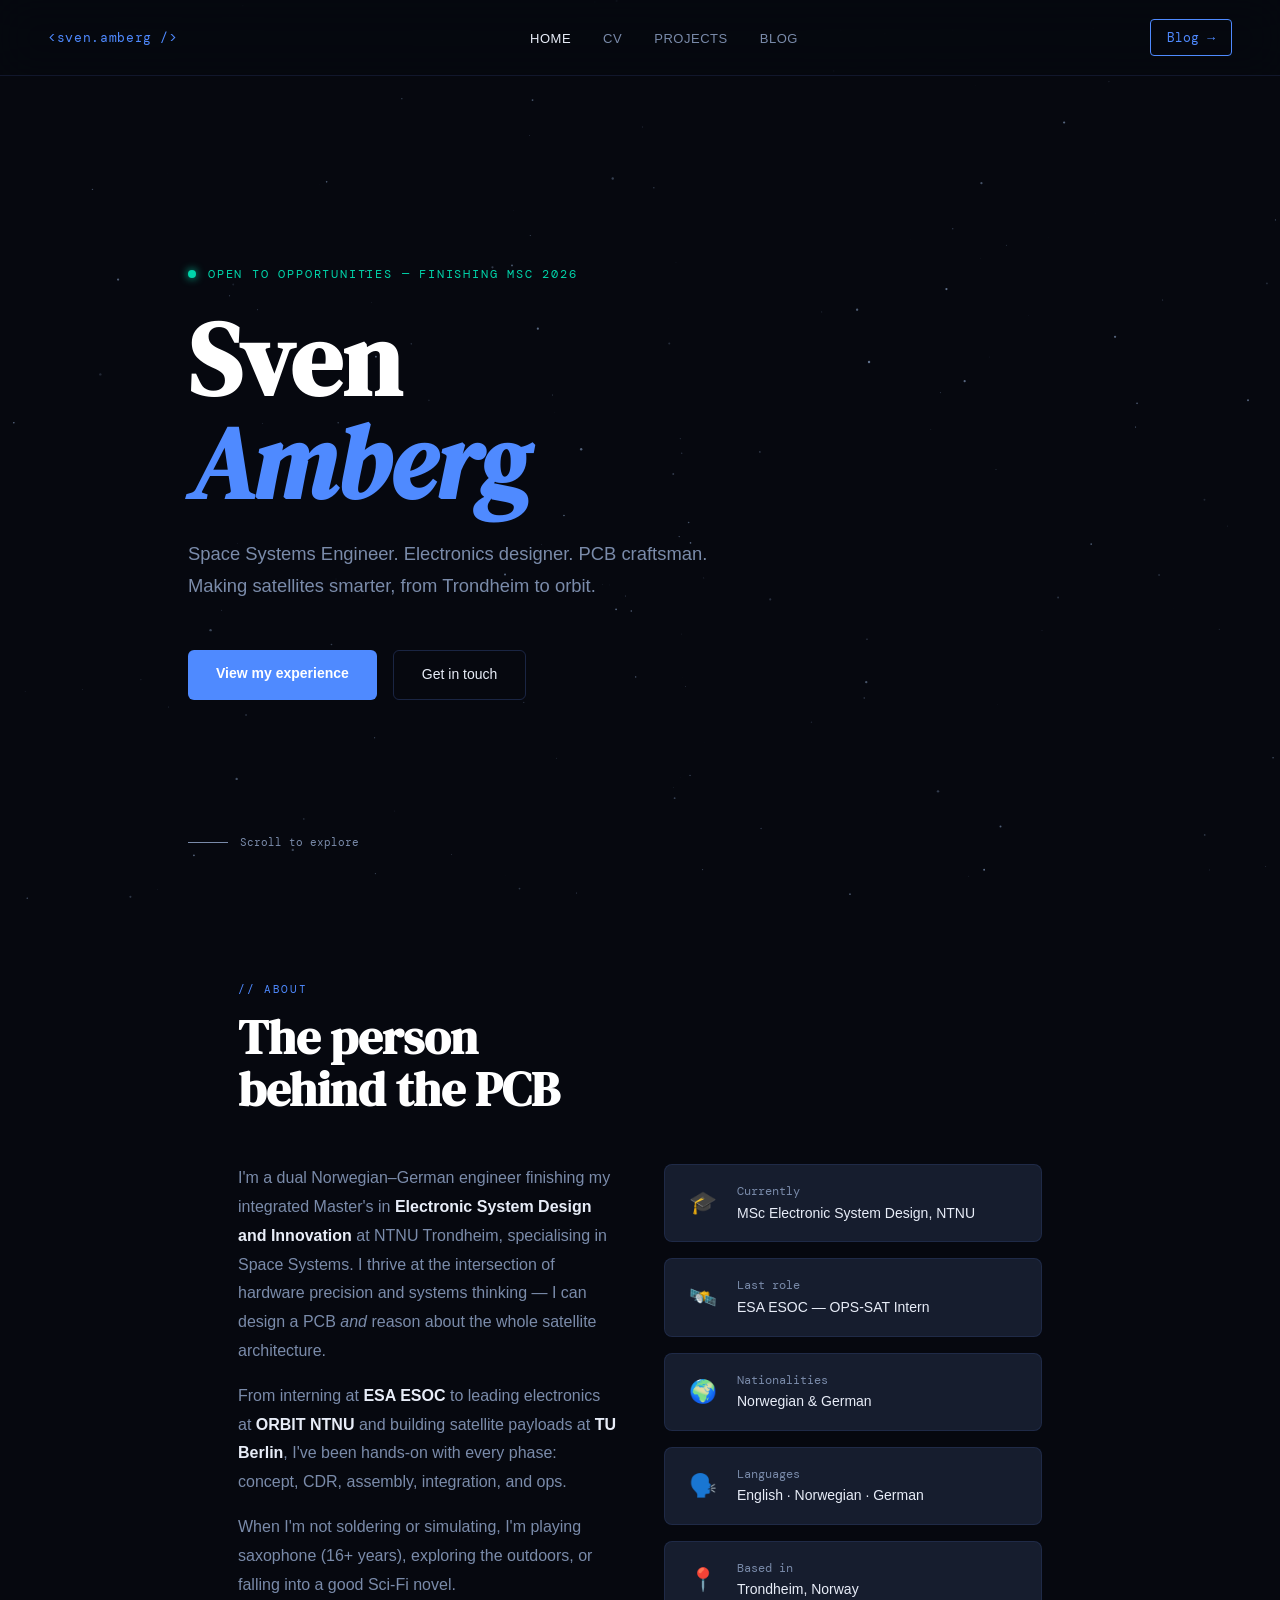
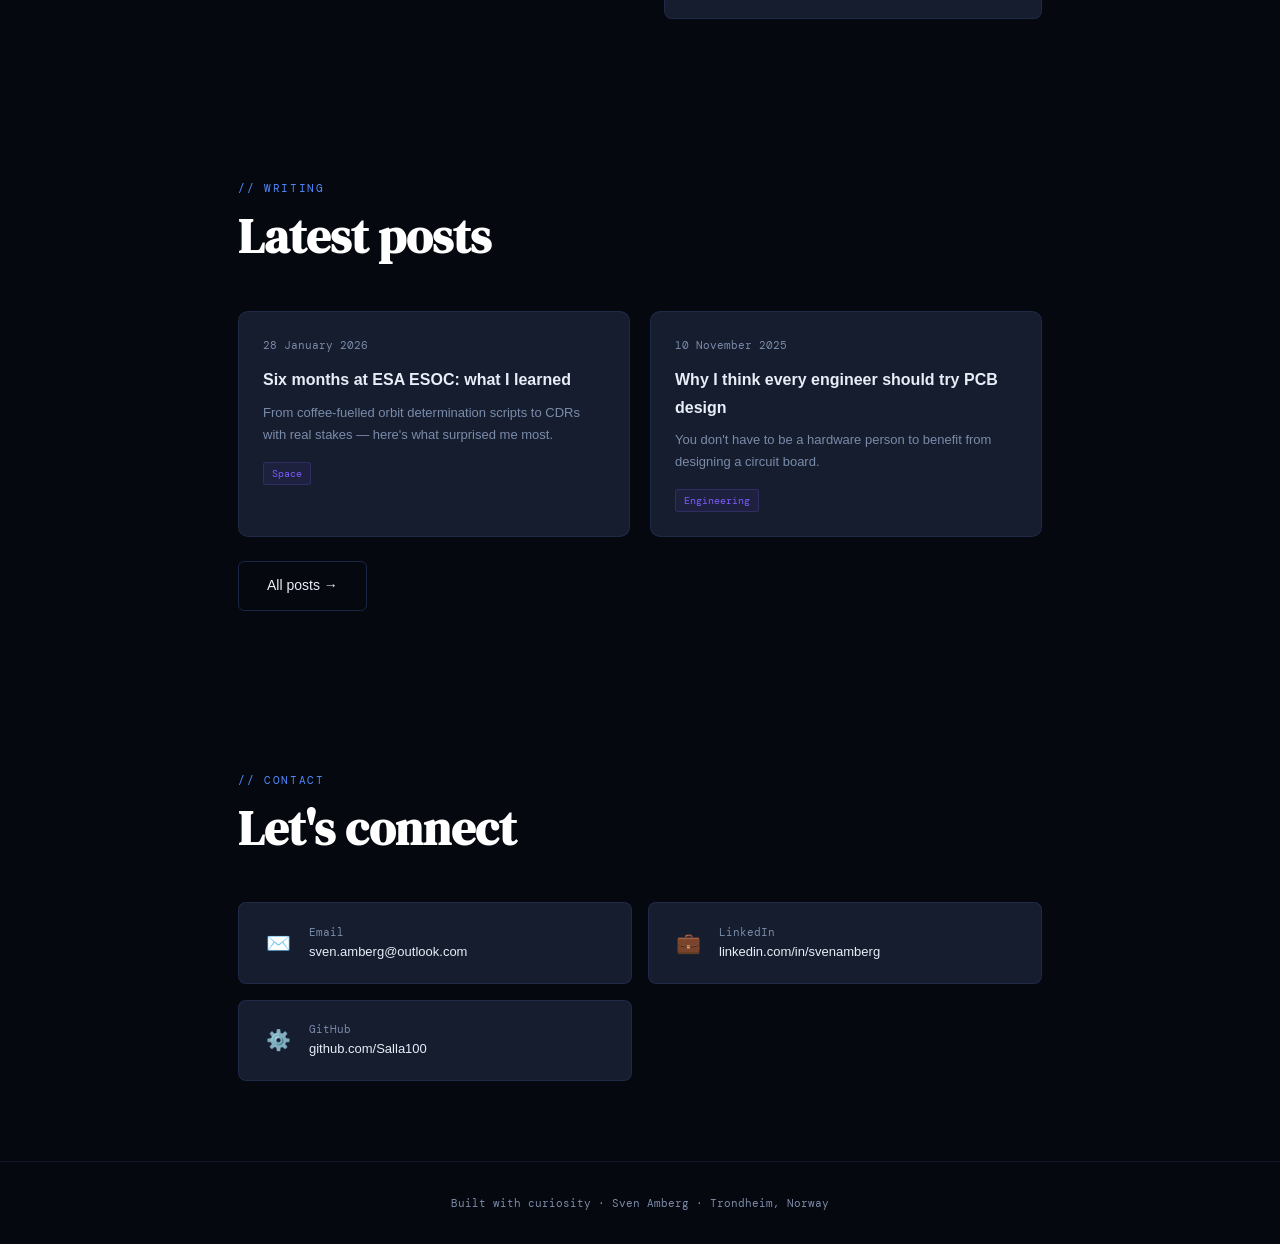
==== index.html @ a32ceb49 "feat: custom domain svenamberg.com, SEO meta tags, sitemap" ====
<!DOCTYPE html>
<html lang="en">
<head>
  <meta charset="UTF-8" />
  <meta name="viewport" content="width=device-width, initial-scale=1.0" />
  <title>Sven Amberg — Space Systems Engineer</title>
  <meta name="description" content="Sven Amberg — Space Systems Engineer, electronics designer, and PCB craftsman based in Trondheim. MSc NTNU, ESA ESOC intern." />
  <link rel="canonical" href="https://svenamberg.com/" />
  <!-- Open Graph -->
  <meta property="og:type"        content="website" />
  <meta property="og:url"         content="https://svenamberg.com/" />
  <meta property="og:title"       content="Sven Amberg — Space Systems Engineer" />
  <meta property="og:description" content="Space Systems Engineer, electronics designer, and PCB craftsman. MSc NTNU, ESA ESOC intern. Based in Trondheim, Norway." />
  <!-- Structured data -->
  <script type="application/ld+json">
  {
    "@context": "https://schema.org",
    "@type": "Person",
    "name": "Sven Amberg",
    "url": "https://svenamberg.com",
    "jobTitle": "Space Systems Engineer",
    "alumniOf": [{"@type": "CollegeOrUniversity", "name": "NTNU — Norwegian University of Science and Technology"}],
    "knowsAbout": ["Space Systems Engineering", "PCB Design", "Satellite Engineering", "GNSS", "Orbit Determination"],
    "nationality": ["Norwegian", "German"],
    "sameAs": [
      "https://www.linkedin.com/in/svenamberg",
      "https://github.com/Salla100"
    ]
  }
  </script>
  <link rel="preconnect" href="https://fonts.googleapis.com" />
  <link rel="preconnect" href="https://fonts.gstatic.com" crossorigin />
  <link href="https://fonts.googleapis.com/css2?family=DM+Serif+Display:ital@0;1&family=DM+Mono:wght@300;400;500&family=Cabinet+Grotesk:wght@400;500;700;800&display=swap" rel="stylesheet" />
  <link rel="stylesheet" href="css/style.css" />
</head>
<body>

<canvas id="stars-canvas"></canvas>

<nav>
  <a class="nav-logo" href="index.html">&lt;sven.amberg /&gt;</a>
  <ul class="nav-links">
    <li><a href="index.html">Home</a></li>
    <li><a href="cv.html">CV</a></li>
    <li><a href="projects.html">Projects</a></li>
    <li><a href="blog.html">Blog</a></li>
  </ul>
  <a class="nav-cta" href="blog.html">Blog →</a>
</nav>

<main>

  <!-- HERO -->
  <div class="hero-section">
    <p class="hero-eyebrow"><span class="status-dot"></span>Open to opportunities — finishing MSc 2026</p>
    <h1 class="hero-name">Sven<br><em>Amberg</em></h1>
    <p class="hero-tagline">Space Systems Engineer. Electronics designer. PCB craftsman. Making satellites smarter, from Trondheim to orbit.</p>
    <div class="hero-cta">
      <a class="btn-primary" href="cv.html">View my experience</a>
      <a class="btn-ghost" href="#contact">Get in touch</a>
    </div>
    <div class="hero-scroll">
      <span class="scroll-line"></span>
      Scroll to explore
    </div>
  </div>

  <!-- ABOUT -->
  <section id="about">
    <div class="reveal">
      <p class="section-label">// about</p>
      <h2 class="section-title">The person<br>behind the PCB</h2>
    </div>
    <div class="about-grid reveal">
      <div class="about-text">
        <p>I'm a dual Norwegian–German engineer finishing my integrated Master's in <strong>Electronic System Design and Innovation</strong> at NTNU Trondheim, specialising in Space Systems. I thrive at the intersection of hardware precision and systems thinking — I can design a PCB <em>and</em> reason about the whole satellite architecture.</p>
        <p>From interning at <strong>ESA ESOC</strong> to leading electronics at <strong>ORBIT NTNU</strong> and building satellite payloads at <strong>TU Berlin</strong>, I've been hands-on with every phase: concept, CDR, assembly, integration, and ops.</p>
        <p>When I'm not soldering or simulating, I'm playing saxophone (16+ years), exploring the outdoors, or falling into a good Sci-Fi novel.</p>
      </div>
      <div class="about-facts">
        <div class="fact">
          <div class="fact-icon">🎓</div>
          <div>
            <div class="fact-label">Currently</div>
            <div class="fact-value">MSc Electronic System Design, NTNU</div>
          </div>
        </div>
        <div class="fact">
          <div class="fact-icon">🛰️</div>
          <div>
            <div class="fact-label">Last role</div>
            <div class="fact-value">ESA ESOC — OPS-SAT Intern</div>
          </div>
        </div>
        <div class="fact">
          <div class="fact-icon">🌍</div>
          <div>
            <div class="fact-label">Nationalities</div>
            <div class="fact-value">Norwegian & German</div>
          </div>
        </div>
        <div class="fact">
          <div class="fact-icon">🗣️</div>
          <div>
            <div class="fact-label">Languages</div>
            <div class="fact-value">English · Norwegian · German</div>
          </div>
        </div>
        <div class="fact">
          <div class="fact-icon">📍</div>
          <div>
            <div class="fact-label">Based in</div>
            <div class="fact-value">Trondheim, Norway</div>
          </div>
        </div>
      </div>
    </div>
  </section>

  <!-- LATEST POSTS -->
  <section>
    <div class="reveal">
      <p class="section-label">// writing</p>
      <h2 class="section-title">Latest posts</h2>
    </div>
    <div class="blog-grid reveal" id="home-posts">
      <div class="loading">Loading…</div>
    </div>
    <div style="margin-top: 1.5rem;" class="reveal">
      <a href="blog.html" class="btn-ghost">All posts →</a>
    </div>
  </section>

  <!-- CONTACT -->
  <section id="contact">
    <div class="reveal">
      <p class="section-label">// contact</p>
      <h2 class="section-title">Let's connect</h2>
    </div>
    <div class="contact-grid reveal">
      <a class="contact-link" href="mailto:sven.amberg@outlook.com">
        <div class="contact-icon">✉️</div>
        <div>
          <div class="contact-label">Email</div>
          <div class="contact-value">sven.amberg@outlook.com</div>
        </div>
      </a>
      <a class="contact-link" href="https://www.linkedin.com/in/svenamberg" target="_blank" rel="noopener">
        <div class="contact-icon">💼</div>
        <div>
          <div class="contact-label">LinkedIn</div>
          <div class="contact-value">linkedin.com/in/svenamberg</div>
        </div>
      </a>
      <a class="contact-link" href="https://github.com/Salla100" target="_blank" rel="noopener">
        <div class="contact-icon">⚙️</div>
        <div>
          <div class="contact-label">GitHub</div>
          <div class="contact-value">github.com/Salla100</div>
        </div>
      </a>
    </div>
  </section>

</main>

<footer>Built with curiosity · Sven Amberg · Trondheim, Norway</footer>

<script src="js/main.js"></script>
<script>
  fetch('data/posts.json')
    .then(r => r.json())
    .then(posts => {
      const el = document.getElementById('home-posts');
      const recent = posts.slice(0, 3);
      if (!recent.length) { el.innerHTML = ''; return; }
      el.innerHTML = recent.map(p => `
        <a class="blog-card" href="post.html?id=${encodeURIComponent(p.id)}">
          <div class="blog-date">${formatDate(p.date)}</div>
          <h3>${p.title}</h3>
          <p>${p.excerpt}</p>
          ${p.tags.map(t => `<span class="blog-tag">${t}</span>`).join(' ')}
        </a>`).join('');
    })
    .catch(() => { document.getElementById('home-posts').innerHTML = ''; });
</script>
</body>
</html>
---- css/style.css ----
:root {
  --bg: #06080f;
  --bg2: #0c1020;
  --bg3: #111827;
  --surface: #161d2e;
  --surface2: #1e2940;
  --border: rgba(100,140,255,0.12);
  --border2: rgba(100,140,255,0.22);
  --text: #e8edf8;
  --muted: #7a8baa;
  --accent: #4f8aff;
  --accent2: #7c5cfc;
  --accent3: #00d4aa;
  --font-display: 'DM Serif Display', serif;
  --font-body: 'Cabinet Grotesk', sans-serif;
  --font-mono: 'DM Mono', monospace;
}

*, *::before, *::after { box-sizing: border-box; margin: 0; padding: 0; }
html { scroll-behavior: smooth; }
body {
  background: var(--bg);
  color: var(--text);
  font-family: var(--font-body);
  font-size: 16px;
  line-height: 1.7;
  overflow-x: hidden;
}

a { color: inherit; text-decoration: none; }

/* ── Stars ── */
#stars-canvas {
  position: fixed; top: 0; left: 0;
  width: 100%; height: 100%;
  pointer-events: none; z-index: 0;
  opacity: 0.6;
}

/* ── Nav ── */
nav {
  position: fixed; top: 0; left: 0; right: 0; z-index: 100;
  display: flex; align-items: center; justify-content: space-between;
  padding: 1.2rem 3rem;
  background: rgba(6,8,15,0.75);
  backdrop-filter: blur(20px);
  -webkit-backdrop-filter: blur(20px);
  border-bottom: 0.5px solid var(--border);
}

.nav-logo {
  font-family: var(--font-mono);
  font-size: 13px;
  color: var(--accent);
  letter-spacing: 0.05em;
}

.nav-links { display: flex; gap: 2rem; list-style: none; }
.nav-links a {
  color: var(--muted);
  font-size: 13px;
  font-weight: 500;
  letter-spacing: 0.04em;
  text-transform: uppercase;
  transition: color 0.2s;
}
.nav-links a:hover, .nav-links a.active { color: var(--text); }

.nav-cta {
  background: transparent;
  border: 0.5px solid var(--accent);
  color: var(--accent);
  padding: 0.4rem 1rem;
  border-radius: 4px;
  font-size: 13px;
  font-family: var(--font-mono);
  text-decoration: none;
  transition: background 0.2s, color 0.2s;
}
.nav-cta:hover { background: var(--accent); color: #fff; }

/* ── Layout ── */
main { position: relative; z-index: 1; }
section {
  max-width: 900px;
  margin: 0 auto;
  padding: 5rem 3rem;
}

/* ── Section labels ── */
.section-label {
  font-family: var(--font-mono);
  font-size: 11px;
  color: var(--accent);
  letter-spacing: 0.15em;
  text-transform: uppercase;
  margin-bottom: 0.75rem;
}
.section-title {
  font-family: var(--font-display);
  font-size: clamp(2rem, 4vw, 3rem);
  color: #fff;
  line-height: 1.1;
  margin-bottom: 3rem;
}

/* ── Hero ── */
.hero-section {
  min-height: 100vh;
  display: flex; flex-direction: column;
  justify-content: center;
  padding: 8rem 3rem 4rem;
  max-width: 1000px;
  margin: 0 auto;
  position: relative;
}

.hero-eyebrow {
  font-family: var(--font-mono);
  font-size: 12px;
  color: var(--accent3);
  letter-spacing: 0.15em;
  text-transform: uppercase;
  margin-bottom: 1.5rem;
  display: flex; align-items: center; gap: 0.75rem;
  opacity: 0;
  animation: fadeUp 0.8s 0.2s forwards;
}

.status-dot {
  display: inline-block;
  width: 8px; height: 8px;
  border-radius: 50%;
  background: var(--accent3);
  box-shadow: 0 0 8px var(--accent3);
  animation: pulse 2s infinite;
  flex-shrink: 0;
}

@keyframes pulse {
  0%, 100% { opacity: 1; }
  50% { opacity: 0.4; }
}

.hero-name {
  font-family: var(--font-display);
  font-size: clamp(3.5rem, 8vw, 7rem);
  line-height: 1.0;
  color: #fff;
  opacity: 0;
  animation: fadeUp 0.8s 0.4s forwards;
}
.hero-name em { color: var(--accent); font-style: italic; }

.hero-tagline {
  font-size: 1.15rem;
  color: var(--muted);
  margin-top: 1.5rem;
  max-width: 560px;
  opacity: 0;
  animation: fadeUp 0.8s 0.6s forwards;
  line-height: 1.75;
}

.hero-cta {
  display: flex; gap: 1rem; margin-top: 3rem; flex-wrap: wrap;
  opacity: 0;
  animation: fadeUp 0.8s 0.8s forwards;
}

.btn-primary {
  background: var(--accent);
  color: #fff;
  border: none;
  padding: 0.75rem 1.75rem;
  border-radius: 6px;
  font-size: 14px;
  font-weight: 700;
  font-family: var(--font-body);
  cursor: pointer;
  text-decoration: none;
  transition: transform 0.15s, box-shadow 0.15s;
  display: inline-block;
}
.btn-primary:hover { transform: translateY(-2px); box-shadow: 0 8px 30px rgba(79,138,255,0.35); color: #fff; }

.btn-ghost {
  background: transparent;
  color: var(--text);
  border: 0.5px solid var(--border2);
  padding: 0.75rem 1.75rem;
  border-radius: 6px;
  font-size: 14px;
  font-weight: 500;
  font-family: var(--font-body);
  cursor: pointer;
  text-decoration: none;
  transition: border-color 0.2s, color 0.2s;
  display: inline-block;
}
.btn-ghost:hover { border-color: var(--accent); color: var(--accent); }

.hero-scroll {
  position: absolute;
  bottom: 3rem; left: 3rem;
  display: flex; align-items: center; gap: 0.75rem;
  font-family: var(--font-mono);
  font-size: 11px;
  color: var(--muted);
  opacity: 0;
  animation: fadeUp 0.8s 1.2s forwards;
}
.scroll-line { width: 40px; height: 0.5px; background: var(--muted); }

@keyframes fadeUp {
  from { opacity: 0; transform: translateY(24px); }
  to { opacity: 1; transform: translateY(0); }
}

/* ── Page hero (non-home) ── */
.page-hero {
  padding: 9rem 3rem 4rem;
  max-width: 900px;
  margin: 0 auto;
  position: relative; z-index: 1;
}
.page-hero h1 {
  font-family: var(--font-display);
  font-size: clamp(2.5rem, 6vw, 4.5rem);
  line-height: 1.05;
  color: #fff;
  margin-bottom: 1rem;
}
.page-hero p {
  font-size: 1.1rem;
  color: var(--muted);
  max-width: 520px;
  line-height: 1.75;
}

/* ── About ── */
.about-grid {
  display: grid;
  grid-template-columns: 1fr 1fr;
  gap: 3rem;
  align-items: start;
}
.about-text p { color: var(--muted); margin-bottom: 1rem; line-height: 1.8; }
.about-text p strong { color: var(--text); }

.about-facts { display: flex; flex-direction: column; gap: 1rem; }
.fact {
  background: var(--surface);
  border: 0.5px solid var(--border);
  border-radius: 8px;
  padding: 1rem 1.25rem;
  display: flex; align-items: center; gap: 1rem;
}
.fact-icon { font-size: 1.4rem; width: 36px; text-align: center; }
.fact-label { font-size: 12px; color: var(--muted); font-family: var(--font-mono); }
.fact-value { font-size: 14px; color: var(--text); font-weight: 500; }

/* ── Skills ── */
.skills-grid {
  display: grid;
  grid-template-columns: repeat(auto-fit, minmax(180px, 1fr));
  gap: 1rem;
}
.skill-card {
  background: var(--surface);
  border: 0.5px solid var(--border);
  border-radius: 8px;
  padding: 1.25rem;
  transition: border-color 0.2s, transform 0.2s;
}
.skill-card:hover { border-color: var(--accent); transform: translateY(-3px); }
.skill-card h4 {
  font-size: 12px;
  font-family: var(--font-mono);
  color: var(--accent);
  margin-bottom: 0.75rem;
  letter-spacing: 0.05em;
}
.skill-tags { display: flex; flex-wrap: wrap; gap: 0.4rem; }
.tag {
  background: var(--bg3);
  border: 0.5px solid var(--border);
  color: var(--muted);
  font-size: 12px;
  padding: 2px 8px;
  border-radius: 3px;
  font-family: var(--font-mono);
}

/* ── Timeline ── */
.timeline { position: relative; }
.timeline::before {
  content: '';
  position: absolute;
  left: 0; top: 0; bottom: 0;
  width: 0.5px;
  background: linear-gradient(to bottom, var(--accent), var(--accent2), transparent);
}
.timeline-item {
  position: relative;
  padding-left: 2rem;
  margin-bottom: 3rem;
}
.timeline-dot {
  position: absolute;
  left: -4px; top: 6px;
  width: 9px; height: 9px;
  border-radius: 50%;
  background: var(--accent);
  box-shadow: 0 0 10px rgba(79,138,255,0.5);
}
.timeline-meta {
  font-family: var(--font-mono);
  font-size: 11px;
  color: var(--muted);
  margin-bottom: 0.4rem;
}
.timeline-role {
  font-size: 1.1rem;
  font-weight: 700;
  color: var(--text);
  margin-bottom: 0.2rem;
}
.timeline-org {
  font-size: 14px;
  color: var(--accent);
  margin-bottom: 0.75rem;
}
.timeline-desc {
  color: var(--muted);
  font-size: 14px;
  line-height: 1.8;
}
.timeline-desc li { margin-left: 1.25rem; margin-bottom: 0.25rem; }

/* ── Project cards ── */
.projects-grid {
  display: grid;
  grid-template-columns: repeat(auto-fit, minmax(260px, 1fr));
  gap: 1.25rem;
}
.project-card {
  background: var(--surface);
  border: 0.5px solid var(--border);
  border-radius: 10px;
  padding: 1.5rem;
  transition: border-color 0.2s, transform 0.2s;
  position: relative;
  overflow: hidden;
}
.project-card::before {
  content: '';
  position: absolute;
  top: 0; left: 0; right: 0;
  height: 2px;
  background: linear-gradient(90deg, var(--accent), var(--accent2));
  opacity: 0;
  transition: opacity 0.3s;
}
.project-card:hover { border-color: var(--border2); transform: translateY(-4px); }
.project-card:hover::before { opacity: 1; }
.project-badge {
  font-family: var(--font-mono);
  font-size: 10px;
  color: var(--accent3);
  background: rgba(0,212,170,0.08);
  border: 0.5px solid rgba(0,212,170,0.2);
  padding: 2px 8px;
  border-radius: 3px;
  display: inline-block;
  margin-bottom: 0.75rem;
  letter-spacing: 0.05em;
}
.project-card h3 {
  font-size: 1rem;
  font-weight: 700;
  color: var(--text);
  margin-bottom: 0.5rem;
}
.project-card p { font-size: 13px; color: var(--muted); line-height: 1.7; }

/* ── Publication ── */
.pub-card {
  background: var(--surface);
  border: 0.5px solid var(--border2);
  border-radius: 10px;
  padding: 1.75rem;
  display: flex; gap: 1.5rem;
  align-items: flex-start;
}
.pub-year {
  font-family: var(--font-mono);
  font-size: 1.5rem;
  font-weight: 300;
  color: var(--accent);
  min-width: 60px;
}
.pub-title { font-size: 1rem; font-weight: 700; color: var(--text); margin-bottom: 0.4rem; }
.pub-journal { font-size: 13px; color: var(--accent3); font-style: italic; }

/* ── Contact ── */
.contact-grid { display: grid; grid-template-columns: 1fr 1fr; gap: 1rem; }
.contact-link {
  display: flex; align-items: center; gap: 1rem;
  background: var(--surface);
  border: 0.5px solid var(--border);
  border-radius: 8px;
  padding: 1.2rem 1.5rem;
  text-decoration: none;
  color: var(--text);
  transition: border-color 0.2s, transform 0.15s;
  font-size: 14px;
}
.contact-link:hover { border-color: var(--accent); transform: translateX(4px); }
.contact-icon { font-size: 1.25rem; width: 30px; text-align: center; }
.contact-label { font-family: var(--font-mono); font-size: 11px; color: var(--muted); }
.contact-value { color: var(--text); font-weight: 500; font-size: 13px; }

/* ── Blog listing ── */
.blog-grid {
  display: grid;
  grid-template-columns: repeat(auto-fill, minmax(260px, 1fr));
  gap: 1.25rem;
}
.blog-card {
  background: var(--surface);
  border: 0.5px solid var(--border);
  border-radius: 10px;
  padding: 1.5rem;
  cursor: pointer;
  text-decoration: none;
  display: block;
  transition: border-color 0.2s, transform 0.2s;
  color: inherit;
}
.blog-card:hover { border-color: var(--accent); transform: translateY(-3px); }
.blog-date {
  font-family: var(--font-mono);
  font-size: 11px;
  color: var(--muted);
  margin-bottom: 0.75rem;
}
.blog-card h3 { font-size: 1rem; font-weight: 700; color: var(--text); margin-bottom: 0.5rem; }
.blog-card p { font-size: 13px; color: var(--muted); line-height: 1.7; }
.blog-tag {
  display: inline-block;
  margin-top: 1rem;
  font-family: var(--font-mono);
  font-size: 10px;
  color: var(--accent2);
  background: rgba(124,92,252,0.08);
  border: 0.5px solid rgba(124,92,252,0.2);
  padding: 2px 8px;
  border-radius: 3px;
}

/* ── Post ── */
.post-back {
  font-family: var(--font-mono);
  font-size: 12px;
  color: var(--muted);
  display: inline-flex; align-items: center; gap: 0.5rem;
  margin-bottom: 2.5rem;
  transition: color 0.2s;
}
.post-back:hover { color: var(--accent); }

.post-date { font-family: var(--font-mono); font-size: 12px; color: var(--muted); margin-bottom: 1rem; }
.post-title-h { font-family: var(--font-display); font-size: clamp(2rem, 5vw, 3rem); color: #fff; line-height: 1.1; margin-bottom: 2rem; }

.post-body { color: var(--muted); line-height: 1.9; font-size: 15px; max-width: 680px; }
.post-body p { margin-bottom: 1.25rem; }
.post-body h2 { font-family: var(--font-display); color: var(--text); font-size: 1.5rem; margin: 2.5rem 0 0.75rem; }
.post-body h3 { color: var(--text); font-size: 1.1rem; margin: 2rem 0 0.5rem; }
.post-body strong { color: var(--text); }
.post-body ul, .post-body ol { margin: 0 0 1.25rem 1.5rem; }
.post-body li { margin-bottom: 0.3rem; }
.post-body code {
  background: var(--surface);
  border: 0.5px solid var(--border2);
  padding: 2px 6px;
  border-radius: 3px;
  font-family: var(--font-mono);
  font-size: 0.875em;
  color: var(--accent);
}
.post-body pre {
  background: var(--surface);
  border: 0.5px solid var(--border);
  border-radius: 8px;
  padding: 1.25rem;
  overflow-x: auto;
  margin: 1.5rem 0;
}
.post-body pre code { background: none; border: none; padding: 0; color: var(--text); }

/* ── Loading / empty ── */
.loading {
  text-align: center;
  padding: 4rem;
  font-family: var(--font-mono);
  font-size: 12px;
  color: var(--muted);
}

/* ── Footer ── */
footer {
  position: relative; z-index: 1;
  text-align: center;
  padding: 2rem;
  font-family: var(--font-mono);
  font-size: 11px;
  color: var(--muted);
  border-top: 0.5px solid var(--border);
}

/* ── Scroll reveal ── */
.reveal { opacity: 0; transform: translateY(30px); transition: opacity 0.7s, transform 0.7s; }
.reveal.visible { opacity: 1; transform: none; }

/* ── Responsive ── */
@media (max-width: 700px) {
  nav { padding: 1rem 1.5rem; }
  .nav-links { display: none; }
  .hero-section, section, .page-hero { padding-left: 1.5rem; padding-right: 1.5rem; }
  .about-grid, .contact-grid { grid-template-columns: 1fr; }
  .pub-card { flex-direction: column; gap: 0.5rem; }
}
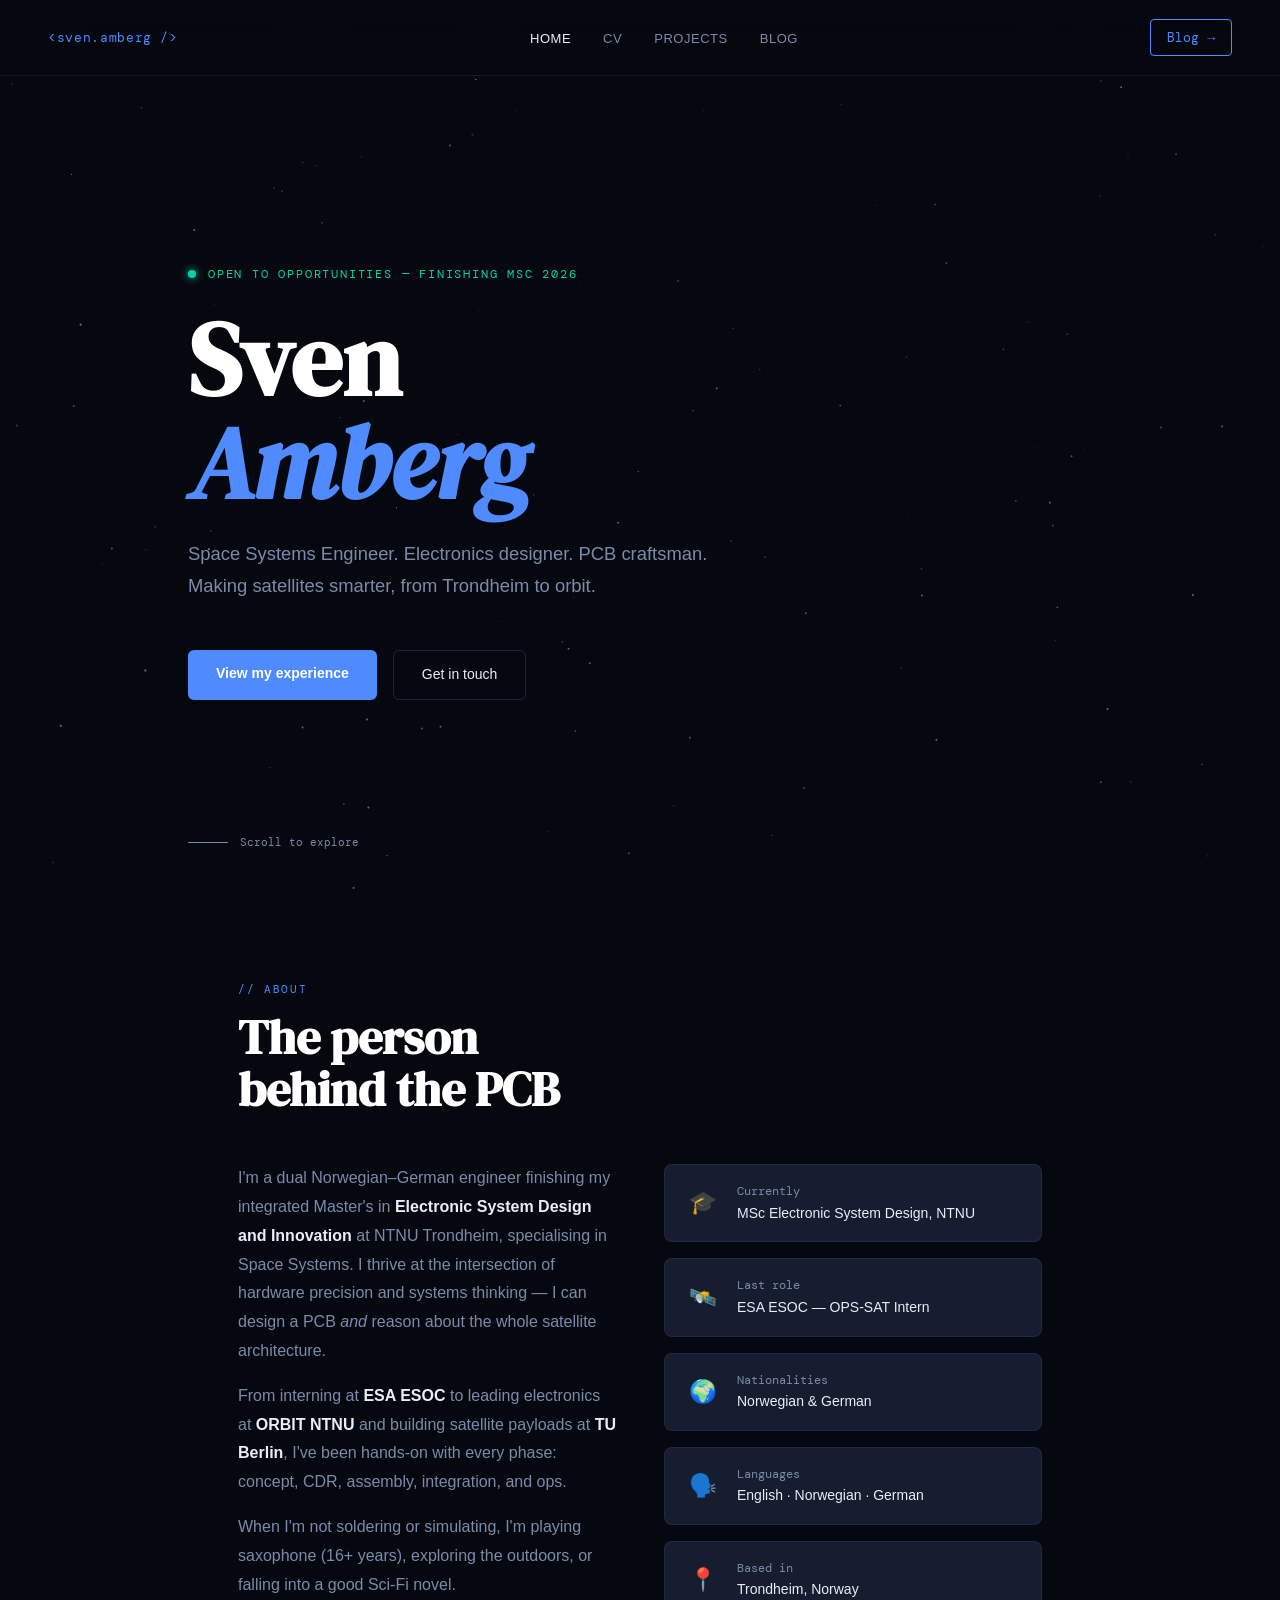
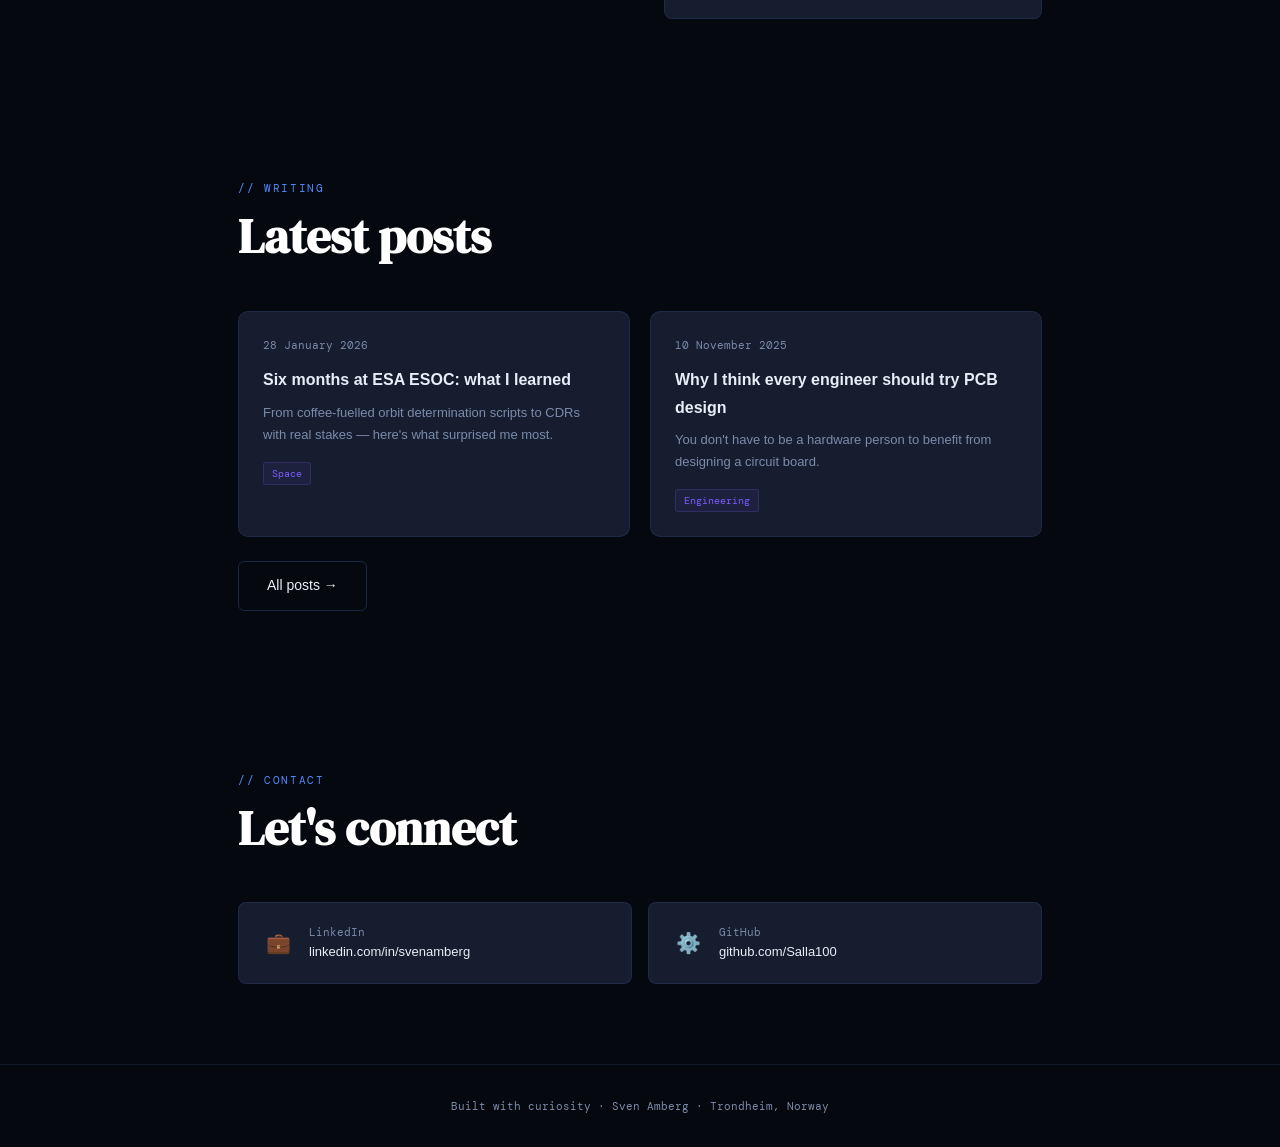
==== commit 8b835820: "Remove email from contact, add RISE TU Berlin to CV" ====
--- a/index.html
+++ b/index.html
@@ -138,13 +138,6 @@
       <h2 class="section-title">Let's connect</h2>
     </div>
     <div class="contact-grid reveal">
-      <a class="contact-link" href="mailto:sven.amberg@outlook.com">
-        <div class="contact-icon">✉️</div>
-        <div>
-          <div class="contact-label">Email</div>
-          <div class="contact-value">sven.amberg@outlook.com</div>
-        </div>
-      </a>
       <a class="contact-link" href="https://www.linkedin.com/in/svenamberg" target="_blank" rel="noopener">
         <div class="contact-icon">💼</div>
         <div>
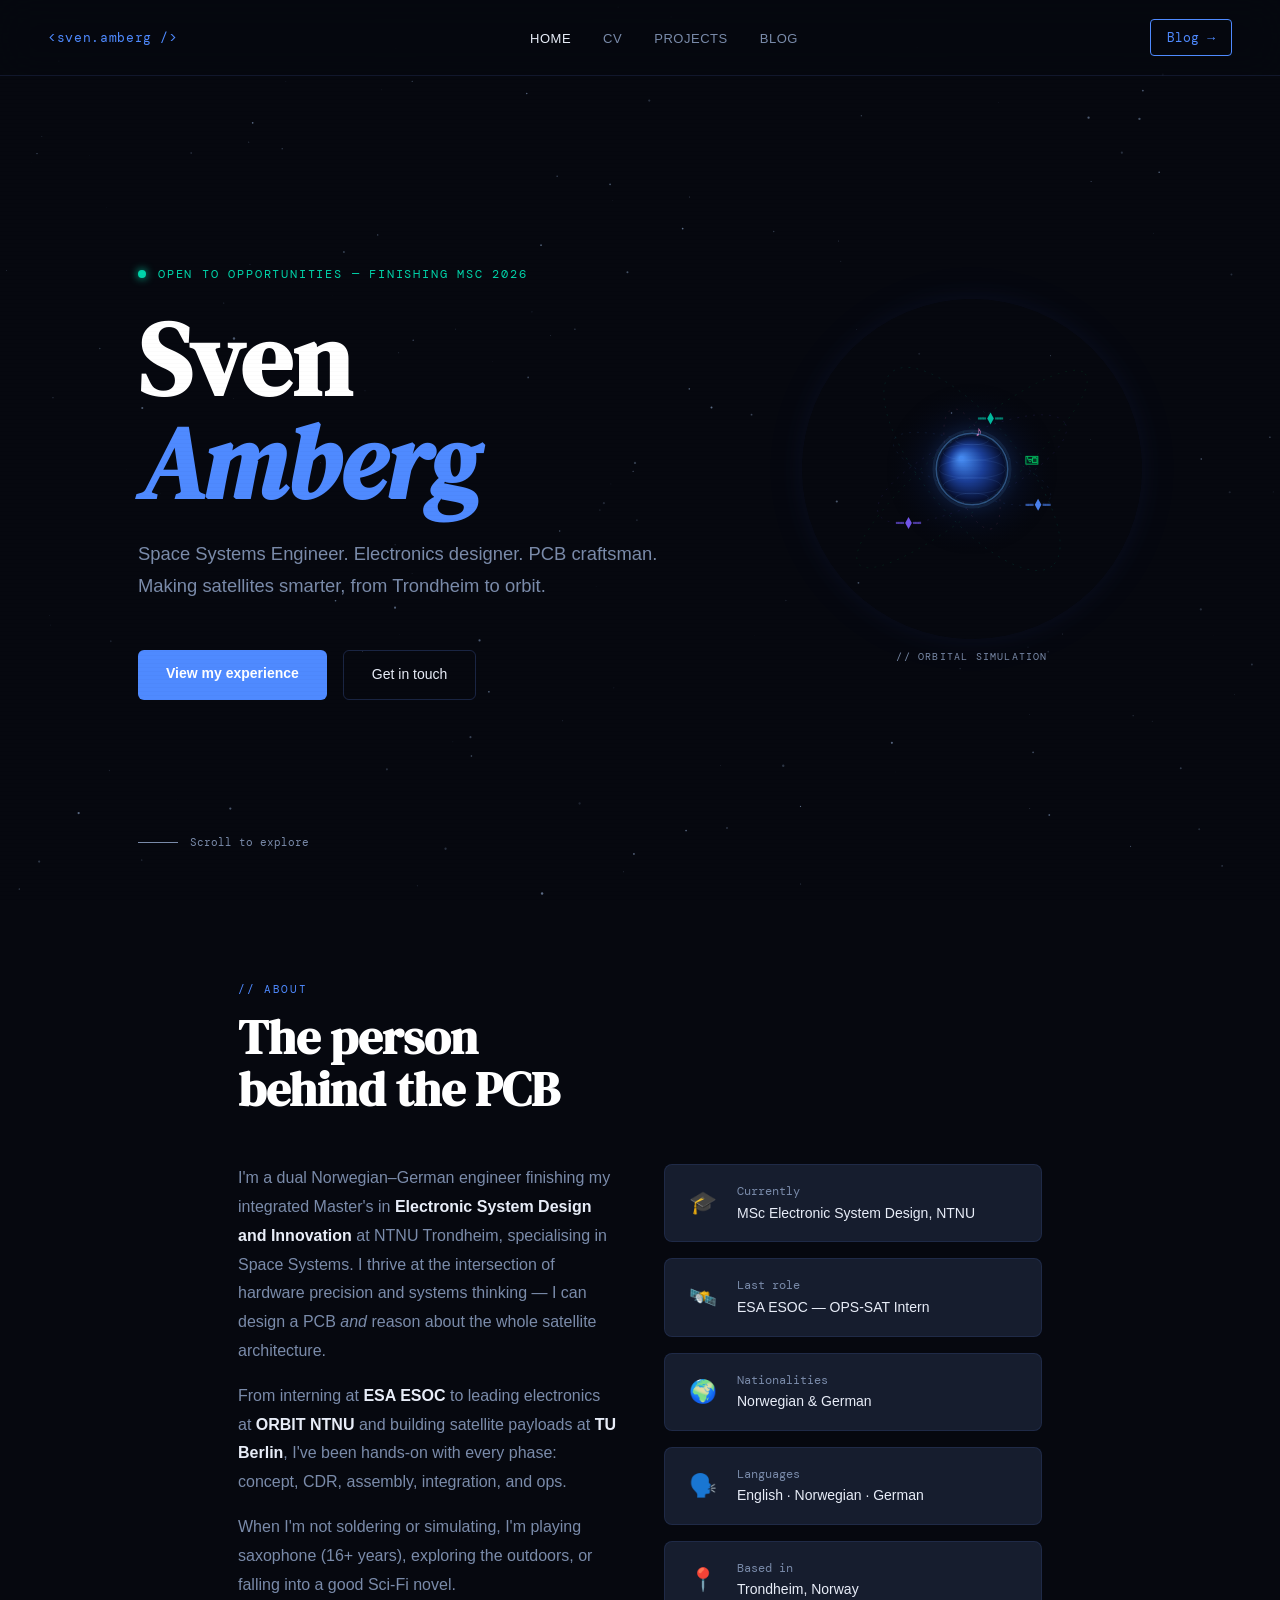
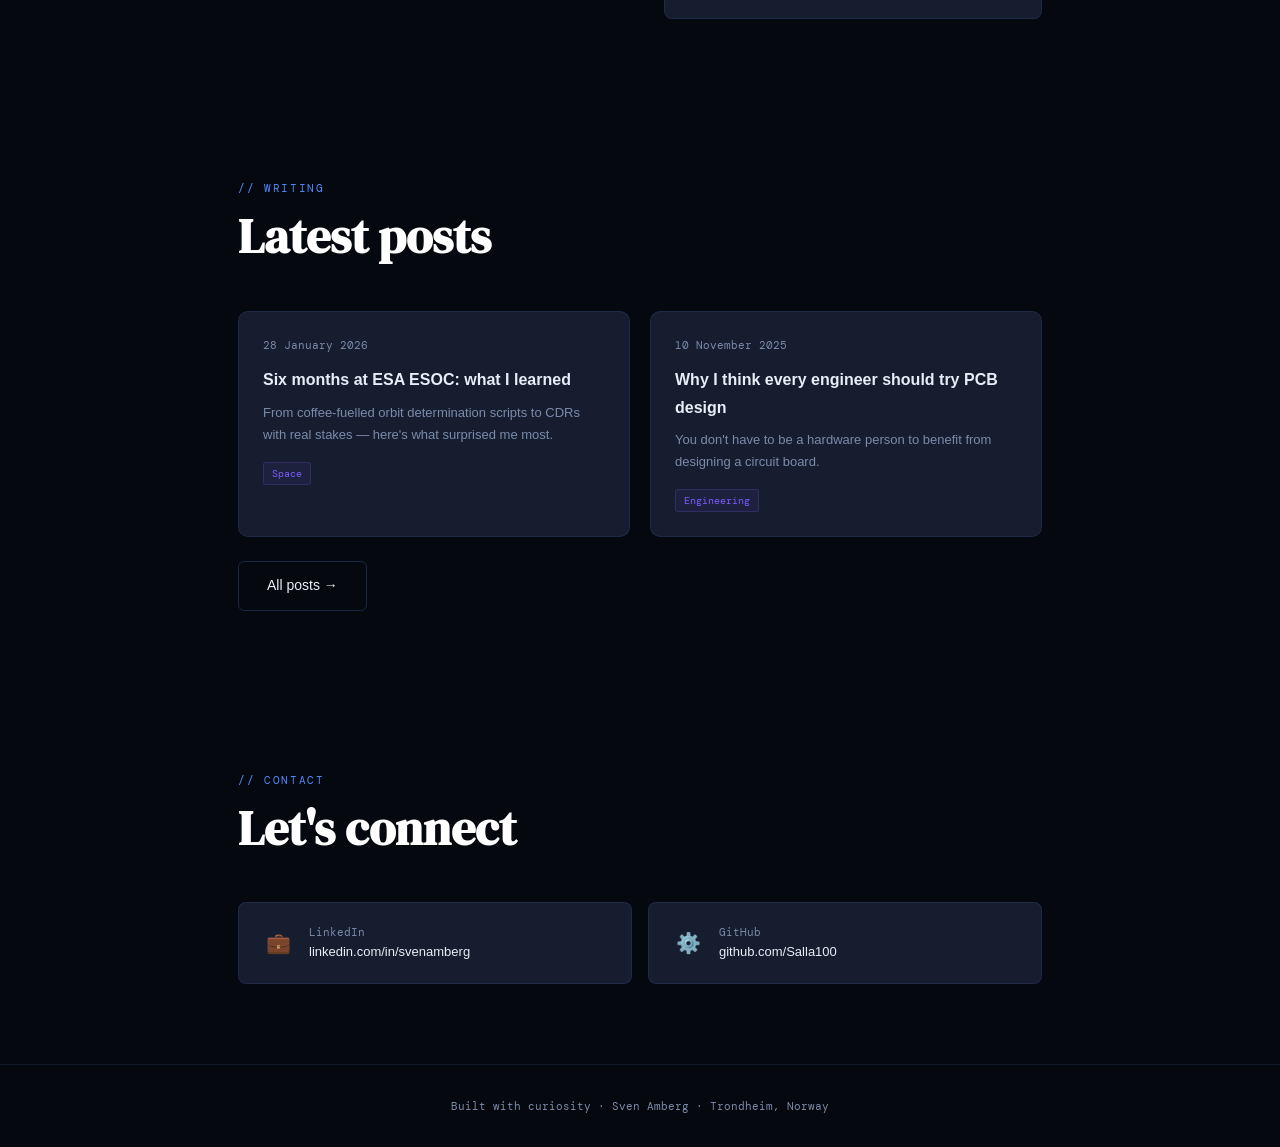
==== commit 6571b649: "Add orbital viz, CV uplink mini-game, and personality flair - Homepage hero: retro orbital visualisa" ====
--- a/index.html
+++ b/index.html
@@ -52,13 +52,22 @@
 
   <!-- HERO -->
   <div class="hero-section">
-    <p class="hero-eyebrow"><span class="status-dot"></span>Open to opportunities — finishing MSc 2026</p>
-    <h1 class="hero-name">Sven<br><em>Amberg</em></h1>
-    <p class="hero-tagline">Space Systems Engineer. Electronics designer. PCB craftsman. Making satellites smarter, from Trondheim to orbit.</p>
-    <div class="hero-cta">
-      <a class="btn-primary" href="cv.html">View my experience</a>
-      <a class="btn-ghost" href="#contact">Get in touch</a>
+    <div class="hero-content">
+      <p class="hero-eyebrow"><span class="status-dot"></span>Open to opportunities — finishing MSc 2026</p>
+      <h1 class="hero-name">Sven<br><em>Amberg</em></h1>
+      <p class="hero-tagline">Space Systems Engineer. Electronics designer. PCB craftsman. Making satellites smarter, from Trondheim to orbit.</p>
+      <div class="hero-cta">
+        <a class="btn-primary" href="cv.html">View my experience</a>
+        <a class="btn-ghost" href="#contact">Get in touch</a>
+      </div>
     </div>
+
+    <!-- Orbital visualisation — hover PCB → Projects, ♪ → Blog -->
+    <div class="hero-orbit" aria-hidden="true">
+      <canvas id="orbit-canvas"></canvas>
+      <p class="orbit-label">// orbital simulation</p>
+    </div>
+
     <div class="hero-scroll">
       <span class="scroll-line"></span>
       Scroll to explore
@@ -160,6 +169,7 @@
 <footer>Built with curiosity · Sven Amberg · Trondheim, Norway</footer>
 
 <script src="js/main.js"></script>
+<script src="js/orbit.js"></script>
 <script>
   fetch('data/posts.json')
     .then(r => r.json())
--- a/css/style.css
+++ b/css/style.css
@@ -107,12 +107,54 @@
 /* ── Hero ── */
 .hero-section {
   min-height: 100vh;
-  display: flex; flex-direction: column;
-  justify-content: center;
+  display: flex;
+  flex-direction: row;
+  align-items: center;
+  justify-content: space-between;
+  gap: 3rem;
   padding: 8rem 3rem 4rem;
-  max-width: 1000px;
+  max-width: 1100px;
   margin: 0 auto;
   position: relative;
+}
+
+.hero-content {
+  flex: 1;
+  display: flex;
+  flex-direction: column;
+  justify-content: center;
+}
+
+/* ── Orbital visualisation ── */
+.hero-orbit {
+  flex: 0 0 auto;
+  display: flex;
+  flex-direction: column;
+  align-items: center;
+  gap: 0.6rem;
+  opacity: 0;
+  animation: fadeIn 2s 1.6s forwards;
+}
+
+.orbit-label {
+  font-family: var(--font-mono);
+  font-size: 10px;
+  color: var(--muted);
+  letter-spacing: 0.12em;
+  text-transform: uppercase;
+}
+
+#orbit-canvas {
+  display: block;
+  border-radius: 50%;
+  background: transparent;
+  /* subtle border glow */
+  box-shadow: 0 0 30px rgba(79,138,255,0.06), 0 0 60px rgba(79,138,255,0.03);
+}
+
+@keyframes fadeIn {
+  from { opacity: 0; transform: scale(0.94); }
+  to   { opacity: 1; transform: scale(1); }
 }
 
 .hero-eyebrow {
@@ -523,7 +565,99 @@
 .reveal { opacity: 0; transform: translateY(30px); transition: opacity 0.7s, transform 0.7s; }
 .reveal.visible { opacity: 1; transform: none; }
 
+/* ── CV Game Overlay ── */
+#cv-game-overlay {
+  position: fixed;
+  inset: 0;
+  z-index: 200;
+  background: rgba(6, 8, 15, 0.97);
+  backdrop-filter: blur(12px);
+  -webkit-backdrop-filter: blur(12px);
+  display: flex;
+  align-items: center;
+  justify-content: center;
+  flex-direction: column;
+  text-align: center;
+}
+
+.game-wrapper {
+  display: flex;
+  flex-direction: column;
+  align-items: center;
+  gap: 1.1rem;
+  padding: 2rem 1.5rem;
+  max-width: 420px;
+  width: 100%;
+}
+
+.game-title {
+  font-family: var(--font-display);
+  font-size: clamp(1.4rem, 4vw, 2.1rem);
+  color: #fff;
+  line-height: 1.15;
+}
+
+.game-subtitle {
+  color: var(--muted);
+  font-size: 13px;
+  max-width: 340px;
+  line-height: 1.7;
+}
+
+.game-area {
+  border: 1px solid rgba(0, 212, 170, 0.35);
+  border-radius: 50%;
+  overflow: hidden;
+  box-shadow: 0 0 40px rgba(0, 212, 170, 0.12), inset 0 0 20px rgba(0, 0, 0, 0.5);
+  line-height: 0; /* remove extra space below canvas */
+}
+
+#game-canvas { display: block; }
+
+#game-lock-counter {
+  font-family: var(--font-mono);
+  font-size: 12px;
+  color: var(--accent3);
+  letter-spacing: 0.1em;
+  text-transform: uppercase;
+}
+
+/* ── Click sparkle canvas (injected by JS) ── */
+#sparkle-canvas {
+  position: fixed;
+  top: 0; left: 0;
+  width: 100%; height: 100%;
+  pointer-events: none;
+  z-index: 9999;
+}
+
+/* ── Scanline texture overlay (subtle CRT feel) ── */
+body::after {
+  content: '';
+  position: fixed;
+  inset: 0;
+  background: repeating-linear-gradient(
+    to bottom,
+    transparent 0px,
+    transparent 3px,
+    rgba(0, 0, 0, 0.04) 3px,
+    rgba(0, 0, 0, 0.04) 4px
+  );
+  pointer-events: none;
+  z-index: 1;
+  opacity: 0.45;
+}
+
 /* ── Responsive ── */
+@media (max-width: 900px) {
+  .hero-section {
+    flex-direction: column;
+    align-items: flex-start;
+    justify-content: center;
+  }
+  .hero-orbit { display: none; }
+}
+
 @media (max-width: 700px) {
   nav { padding: 1rem 1.5rem; }
   .nav-links { display: none; }
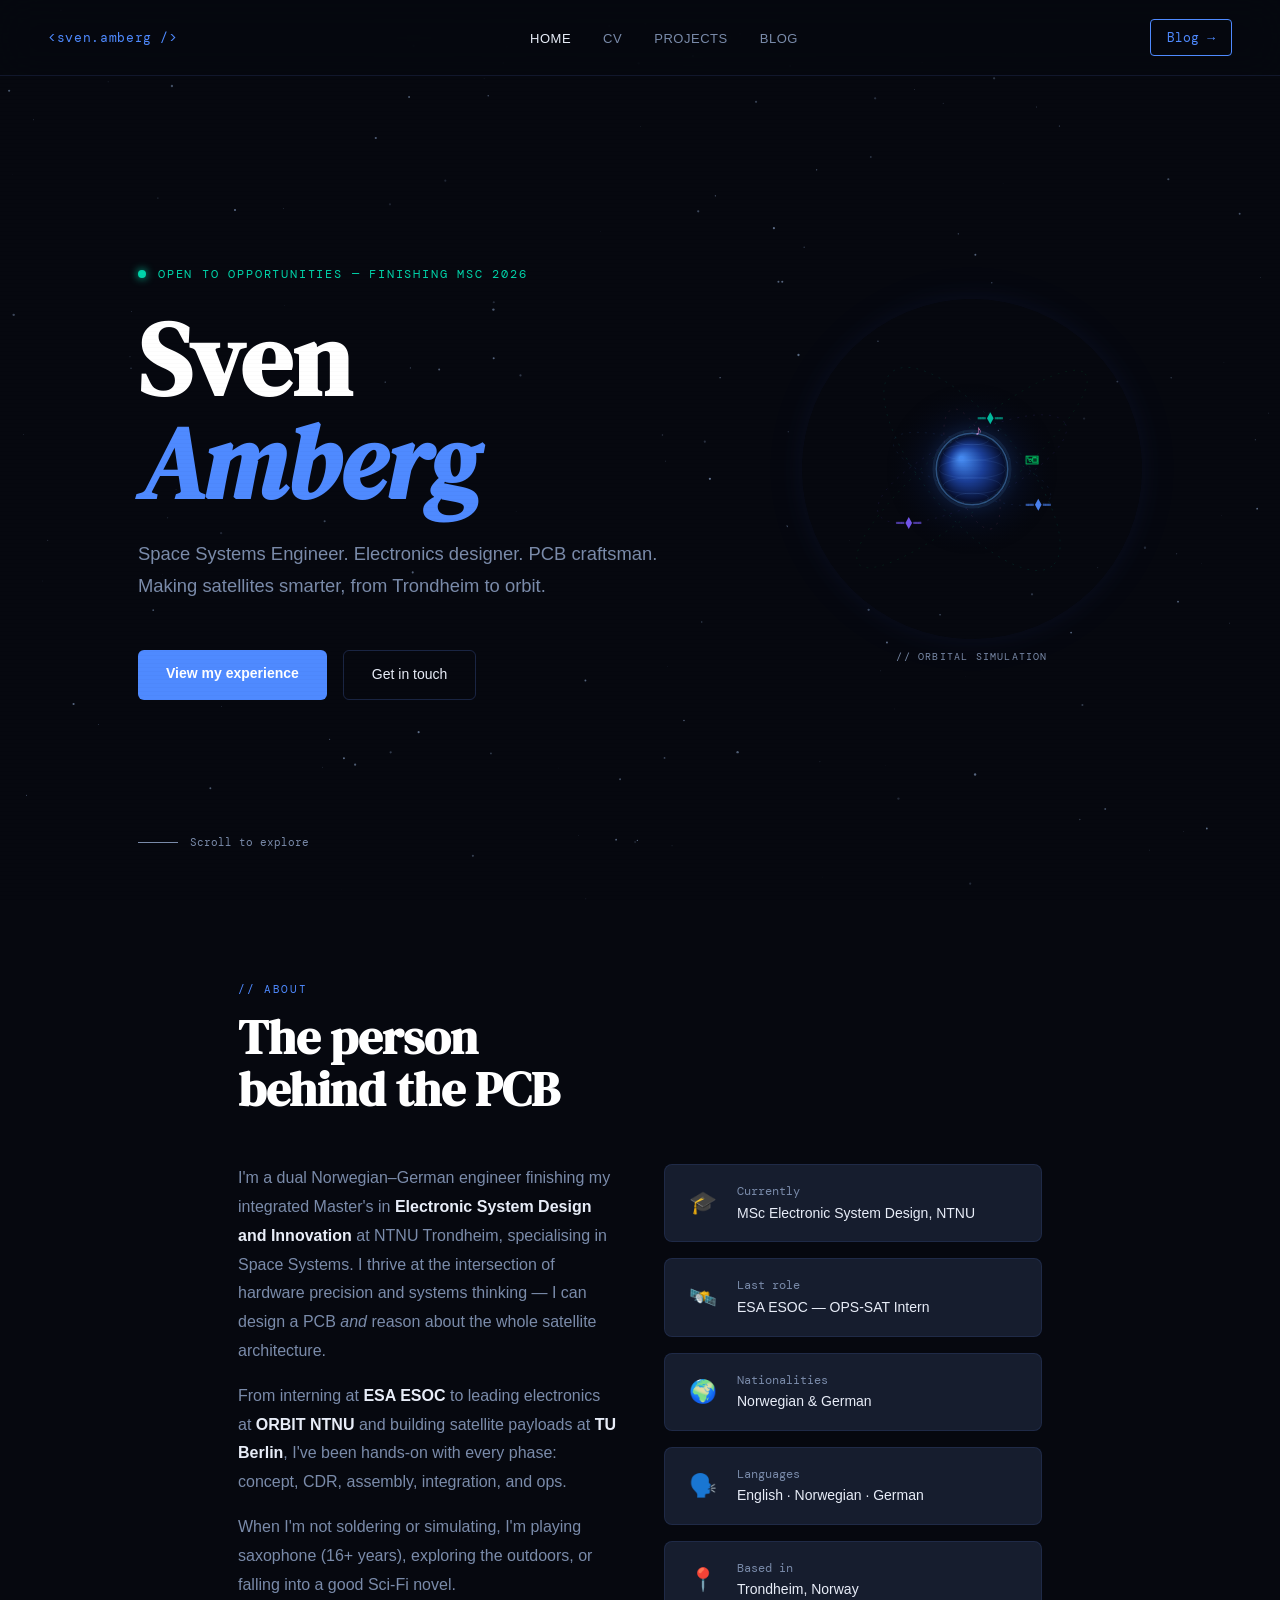
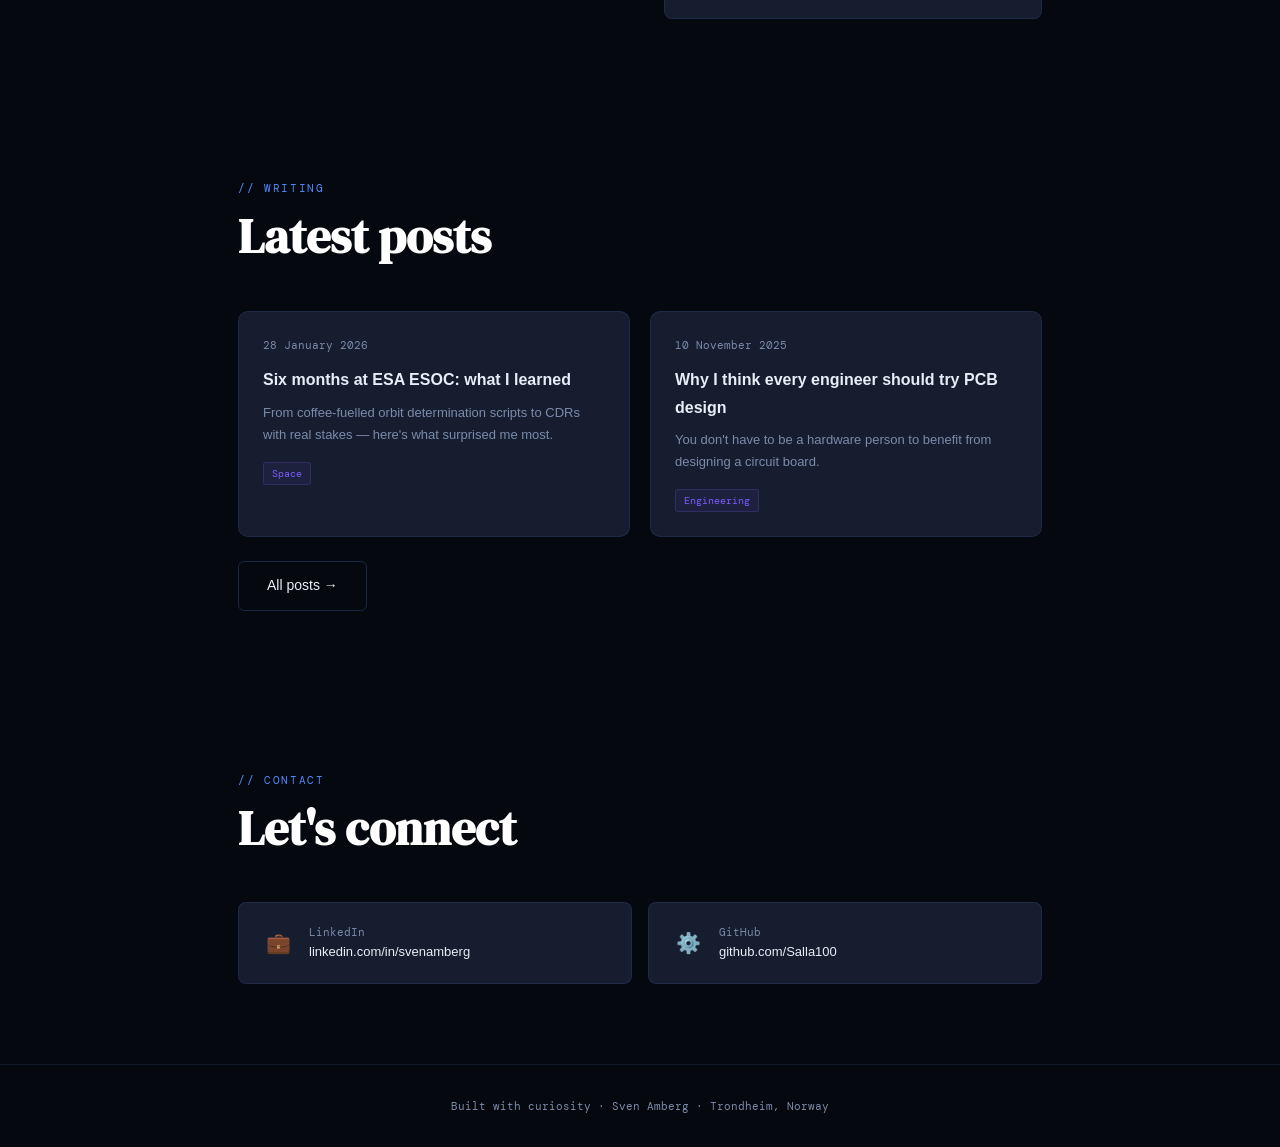
==== commit 650c09b2: "Update index.html Changed to correct linkedin profile" ====
--- a/index.html
+++ b/index.html
@@ -147,7 +147,7 @@
       <h2 class="section-title">Let's connect</h2>
     </div>
     <div class="contact-grid reveal">
-      <a class="contact-link" href="https://www.linkedin.com/in/svenamberg" target="_blank" rel="noopener">
+      <a class="contact-link" href="https://www.linkedin.com/in/sven-amberg/" target="_blank" rel="noopener">
         <div class="contact-icon">💼</div>
         <div>
           <div class="contact-label">LinkedIn</div>
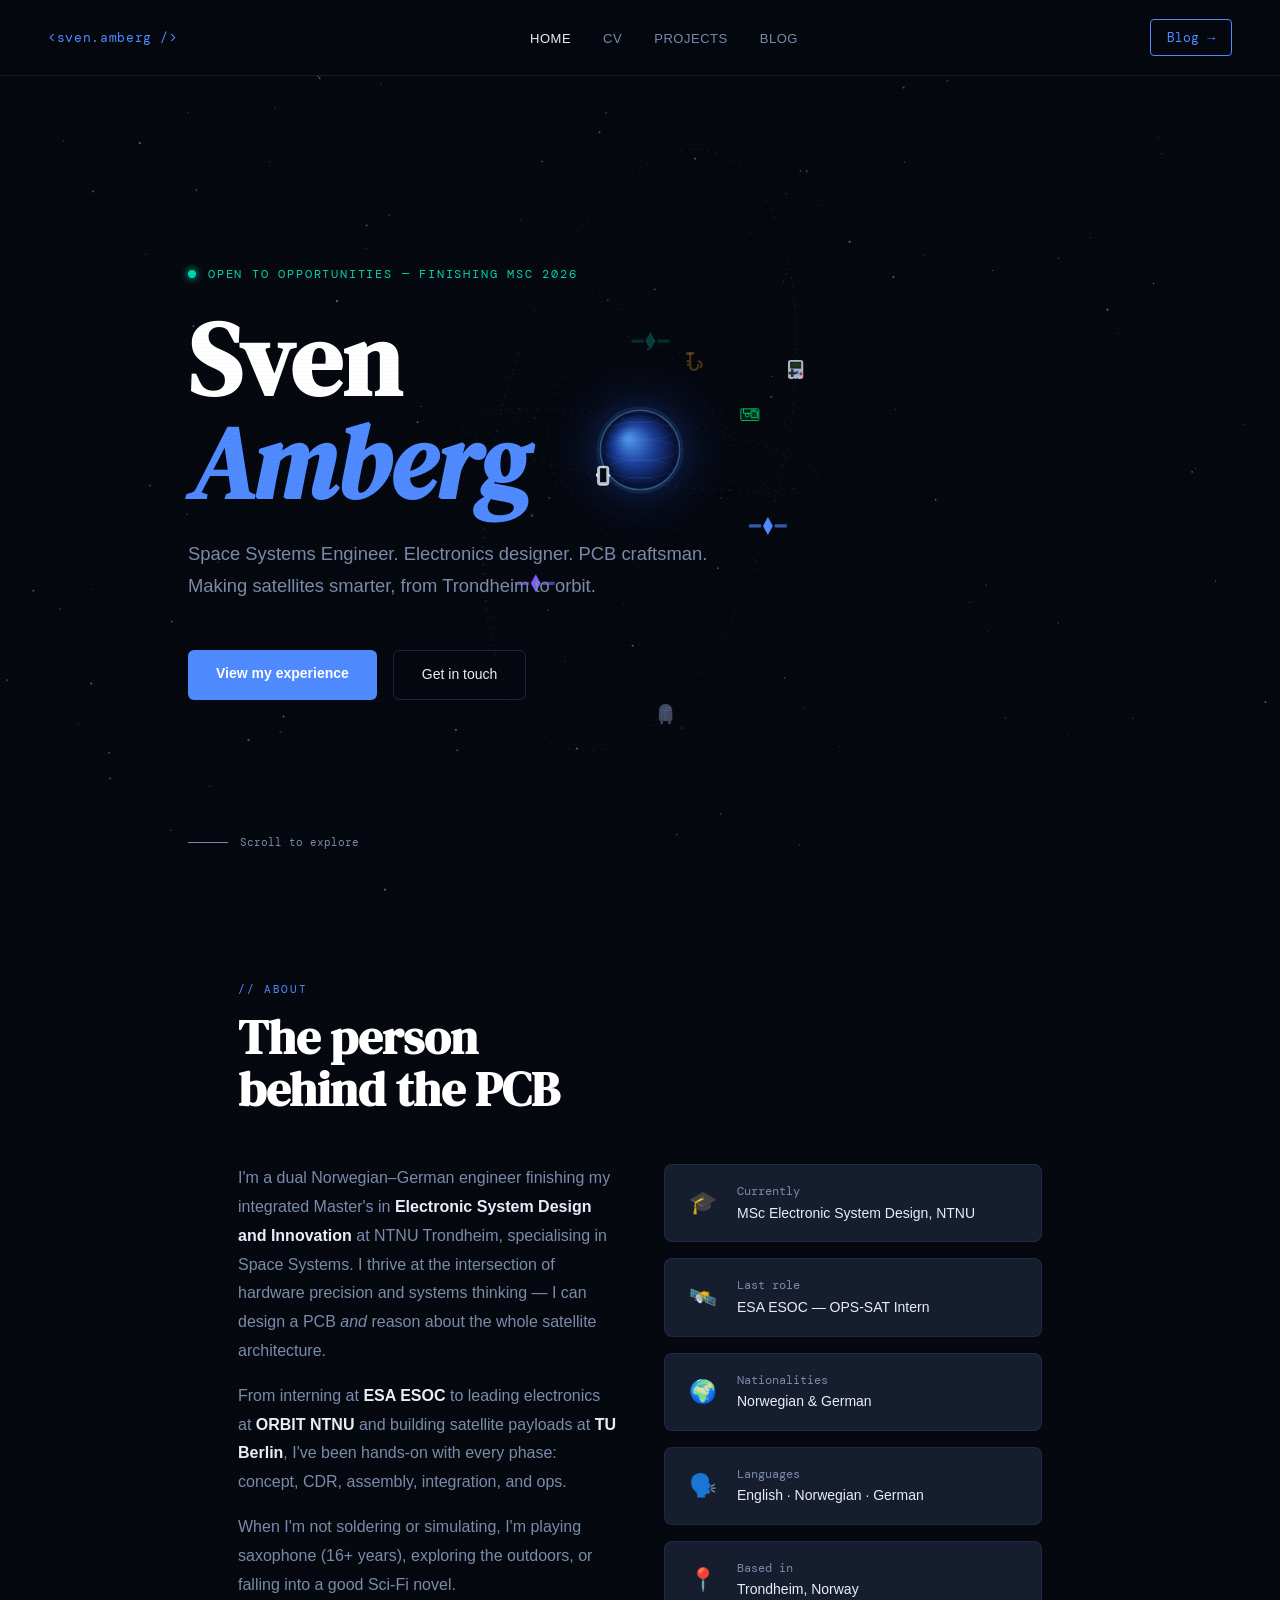
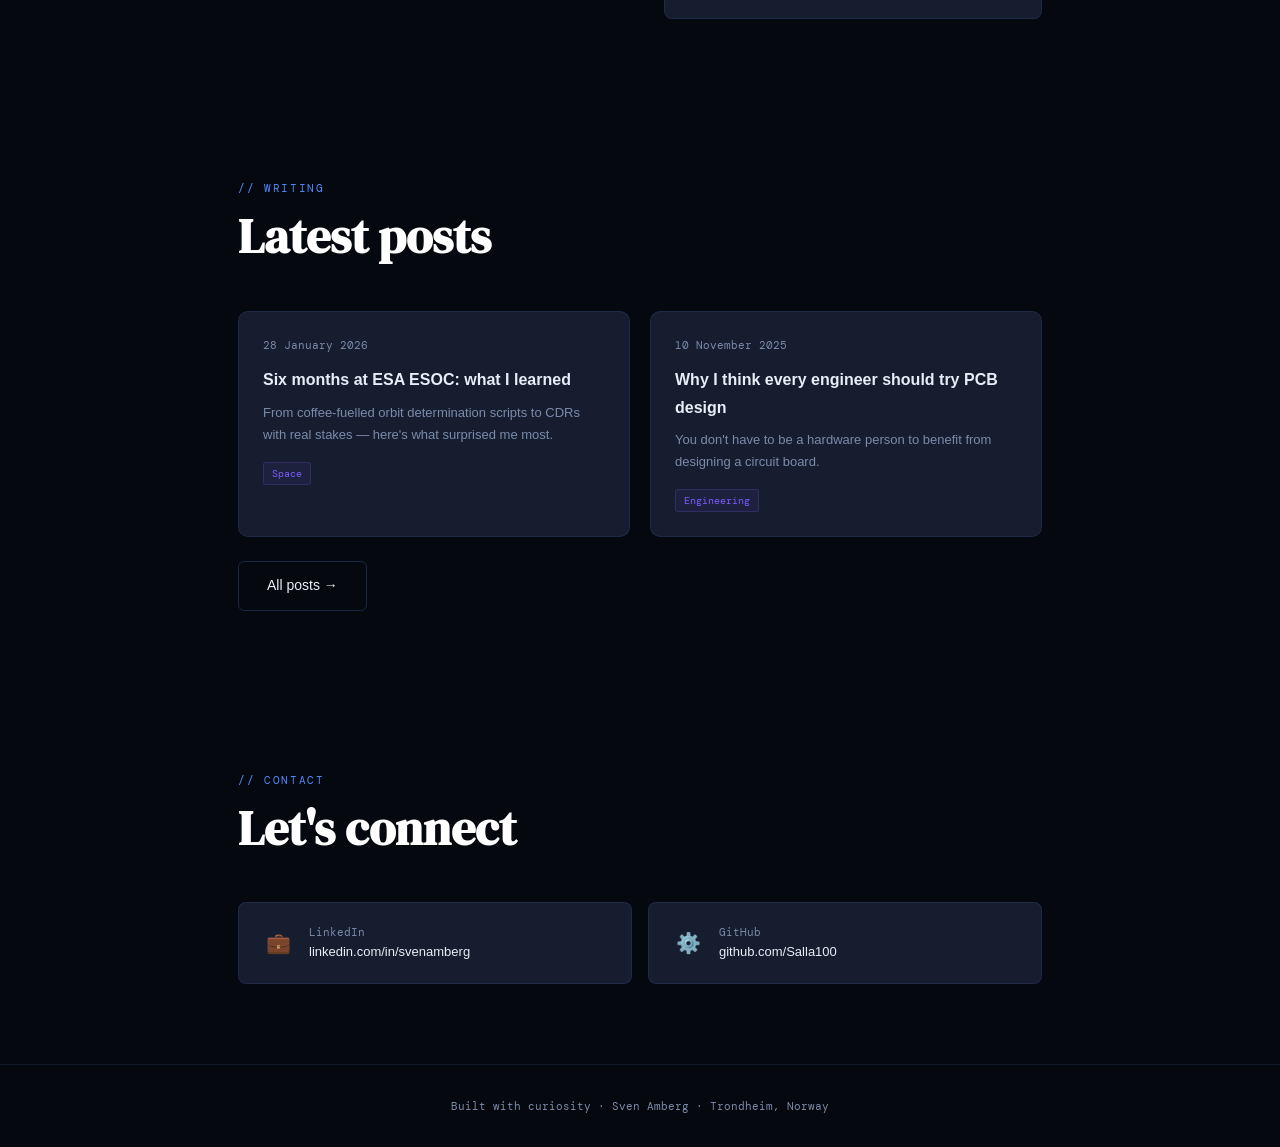
==== commit 02592e06: "Expand orbital viz to full-hero background with new objects - Canvas now fills the entire hero secti" ====
--- a/index.html
+++ b/index.html
@@ -50,27 +50,25 @@
 
 <main>
 
-  <!-- HERO -->
-  <div class="hero-section">
-    <div class="hero-content">
-      <p class="hero-eyebrow"><span class="status-dot"></span>Open to opportunities — finishing MSc 2026</p>
-      <h1 class="hero-name">Sven<br><em>Amberg</em></h1>
-      <p class="hero-tagline">Space Systems Engineer. Electronics designer. PCB craftsman. Making satellites smarter, from Trondheim to orbit.</p>
-      <div class="hero-cta">
-        <a class="btn-primary" href="cv.html">View my experience</a>
-        <a class="btn-ghost" href="#contact">Get in touch</a>
+  <!-- HERO — full-width wrapper so orbit canvas bleeds edge-to-edge -->
+  <div class="hero-wrapper">
+    <canvas id="orbit-canvas" aria-hidden="true"></canvas>
+
+    <div class="hero-section">
+      <div class="hero-content">
+        <p class="hero-eyebrow"><span class="status-dot"></span>Open to opportunities — finishing MSc 2026</p>
+        <h1 class="hero-name">Sven<br><em>Amberg</em></h1>
+        <p class="hero-tagline">Space Systems Engineer. Electronics designer. PCB craftsman. Making satellites smarter, from Trondheim to orbit.</p>
+        <div class="hero-cta">
+          <a class="btn-primary" href="cv.html">View my experience</a>
+          <a class="btn-ghost" href="#contact">Get in touch</a>
+        </div>
       </div>
-    </div>
 
-    <!-- Orbital visualisation — hover PCB → Projects, ♪ → Blog -->
-    <div class="hero-orbit" aria-hidden="true">
-      <canvas id="orbit-canvas"></canvas>
-      <p class="orbit-label">// orbital simulation</p>
-    </div>
-
-    <div class="hero-scroll">
-      <span class="scroll-line"></span>
-      Scroll to explore
+      <div class="hero-scroll">
+        <span class="scroll-line"></span>
+        Scroll to explore
+      </div>
     </div>
   </div>
 
--- a/css/style.css
+++ b/css/style.css
@@ -104,57 +104,37 @@
   margin-bottom: 3rem;
 }
 
+/* ── Hero wrapper (full-viewport width) ── */
+.hero-wrapper {
+  position: relative;
+  min-height: 100vh;
+  overflow: hidden; /* keep canvas clipped to viewport */
+}
+
+/* ── Orbital canvas — full-background ── */
+#orbit-canvas {
+  position: absolute;
+  top: 0; left: 0;
+  width: 100%; height: 100%;
+  pointer-events: none; /* let clicks pass through to text/links */
+  z-index: 0;
+  display: block;
+}
+
 /* ── Hero ── */
 .hero-section {
   min-height: 100vh;
-  display: flex;
-  flex-direction: row;
-  align-items: center;
-  justify-content: space-between;
-  gap: 3rem;
+  display: flex; flex-direction: column;
+  justify-content: center;
   padding: 8rem 3rem 4rem;
-  max-width: 1100px;
+  max-width: 1000px;
   margin: 0 auto;
   position: relative;
+  z-index: 1; /* sit above the orbit canvas */
 }
 
 .hero-content {
-  flex: 1;
-  display: flex;
-  flex-direction: column;
-  justify-content: center;
-}
-
-/* ── Orbital visualisation ── */
-.hero-orbit {
-  flex: 0 0 auto;
-  display: flex;
-  flex-direction: column;
-  align-items: center;
-  gap: 0.6rem;
-  opacity: 0;
-  animation: fadeIn 2s 1.6s forwards;
-}
-
-.orbit-label {
-  font-family: var(--font-mono);
-  font-size: 10px;
-  color: var(--muted);
-  letter-spacing: 0.12em;
-  text-transform: uppercase;
-}
-
-#orbit-canvas {
-  display: block;
-  border-radius: 50%;
-  background: transparent;
-  /* subtle border glow */
-  box-shadow: 0 0 30px rgba(79,138,255,0.06), 0 0 60px rgba(79,138,255,0.03);
-}
-
-@keyframes fadeIn {
-  from { opacity: 0; transform: scale(0.94); }
-  to   { opacity: 1; transform: scale(1); }
+  /* content flows naturally in the column flex */
 }
 
 .hero-eyebrow {
@@ -649,15 +629,6 @@
 }
 
 /* ── Responsive ── */
-@media (max-width: 900px) {
-  .hero-section {
-    flex-direction: column;
-    align-items: flex-start;
-    justify-content: center;
-  }
-  .hero-orbit { display: none; }
-}
-
 @media (max-width: 700px) {
   nav { padding: 1rem 1.5rem; }
   .nav-links { display: none; }
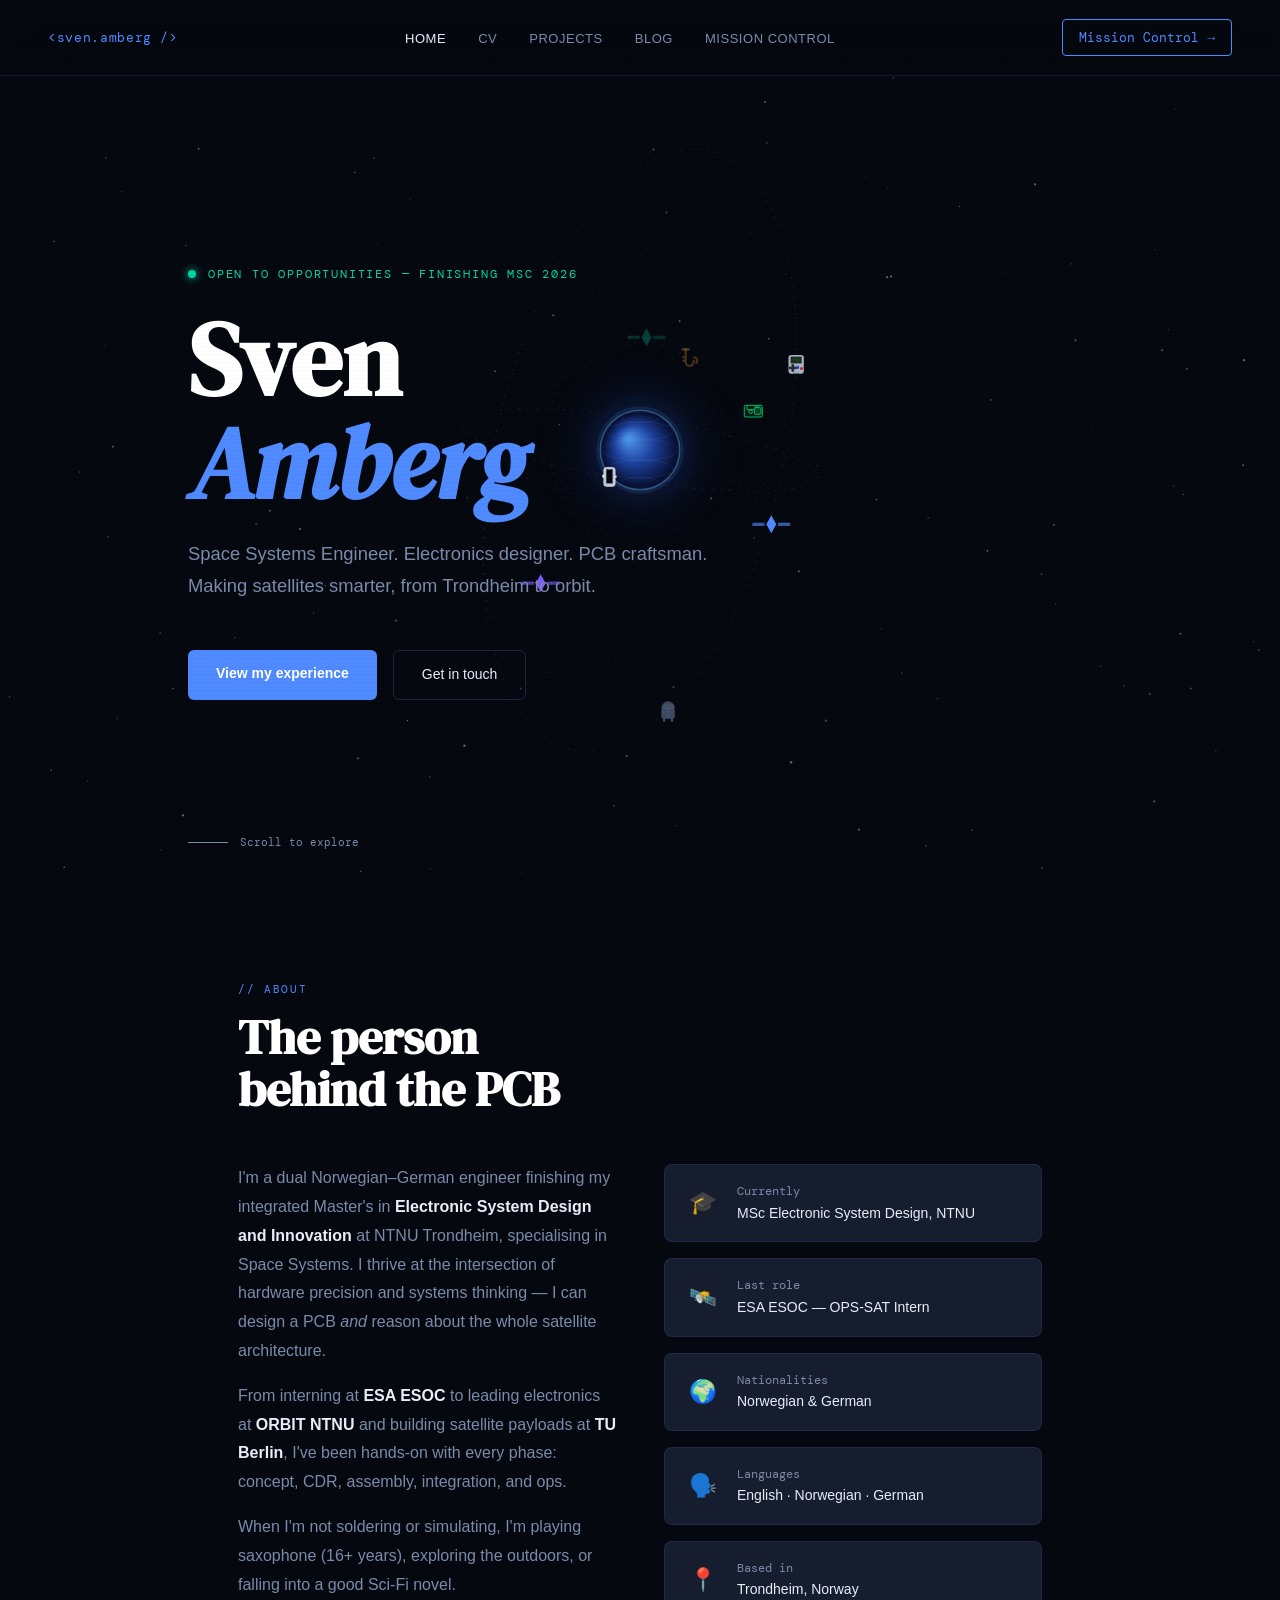
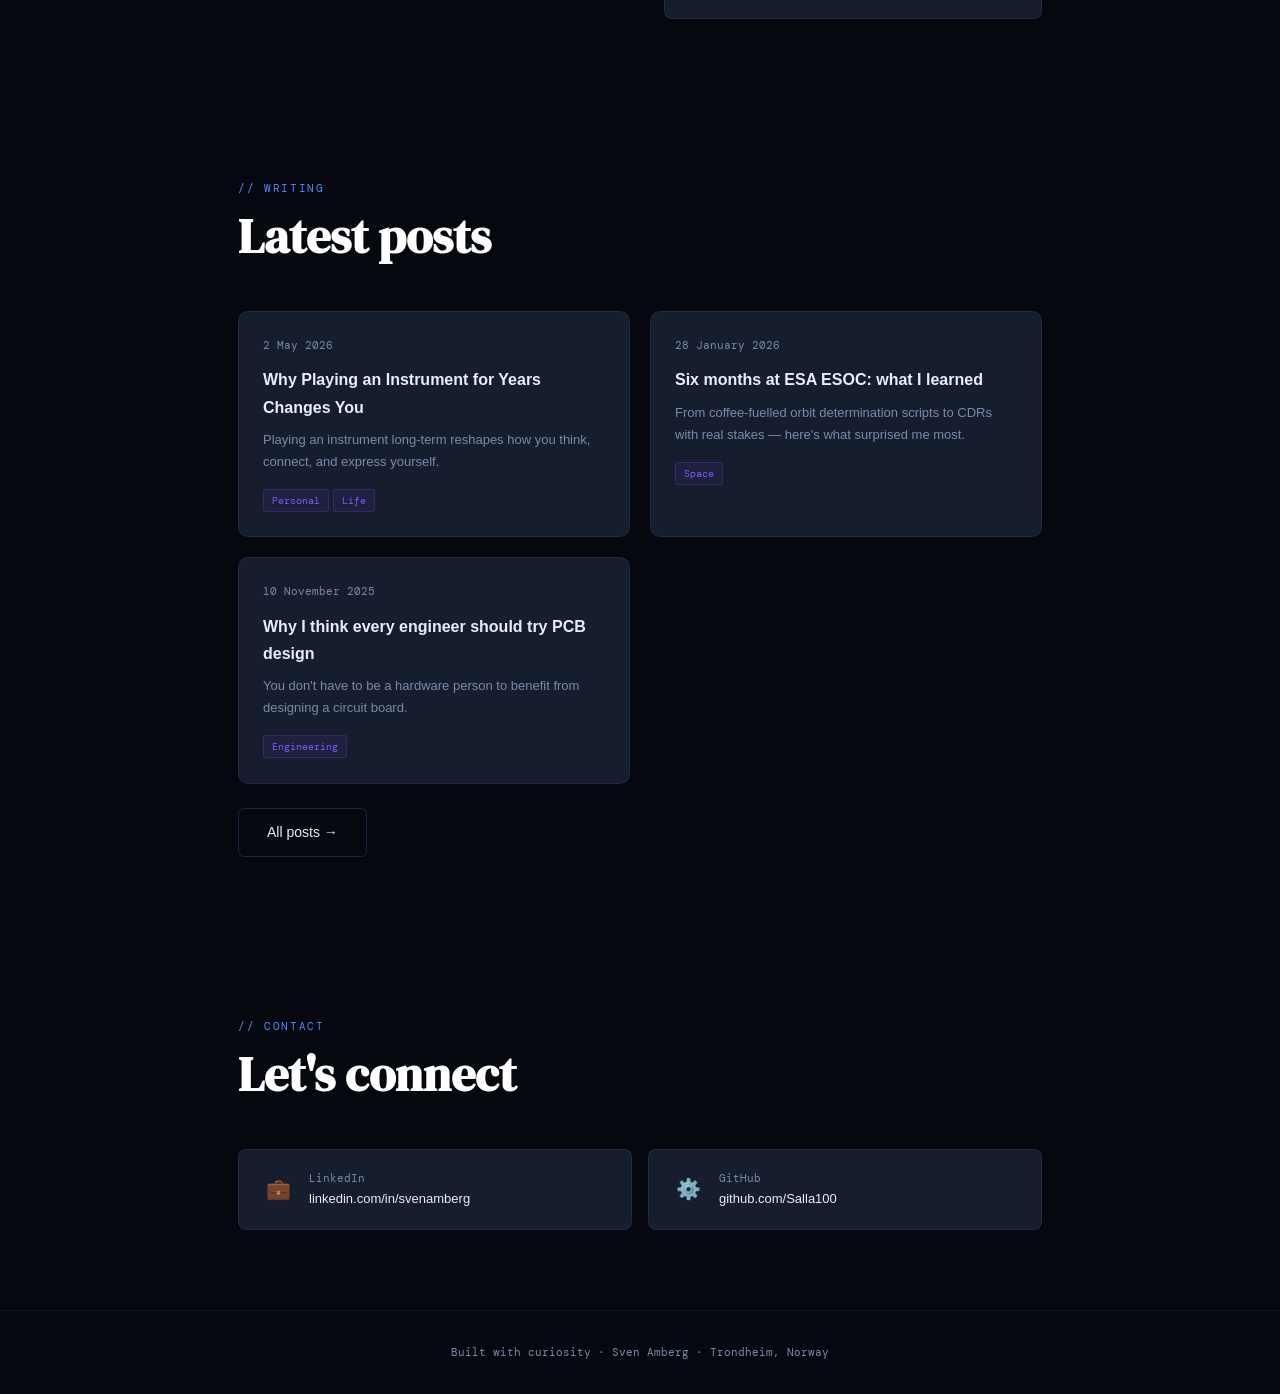
==== commit e992926e: "Add Mission Control page and nav item New tools.html lists all 8 space tools in three categories (li" ====
--- a/index.html
+++ b/index.html
@@ -1,4 +1,4 @@
-<!DOCTYPE html>
+﻿<!DOCTYPE html>
 <html lang="en">
 <head>
   <meta charset="UTF-8" />
@@ -44,8 +44,9 @@
     <li><a href="cv.html">CV</a></li>
     <li><a href="projects.html">Projects</a></li>
     <li><a href="blog.html">Blog</a></li>
+    <li><a href="tools.html">Mission Control</a></li>
   </ul>
-  <a class="nav-cta" href="blog.html">Blog →</a>
+  <a class="nav-cta" href="tools.html">Mission Control →</a>
 </nav>
 
 <main>
--- a/css/style.css
+++ b/css/style.css
@@ -114,11 +114,12 @@
 /* ── Orbital canvas — full-background ── */
 #orbit-canvas {
   position: absolute;
-  top: 0; left: 0;
-  width: 100%; height: 100%;
-  pointer-events: none; /* let clicks pass through to text/links */
+  top: 0;
+  left: 0;
+  pointer-events: none;
   z-index: 0;
   display: block;
+  /* width + height are set explicitly by orbit.js */
 }
 
 /* ── Hero ── */
@@ -422,7 +423,9 @@
   color: var(--accent);
   min-width: 60px;
 }
-.pub-title { font-size: 1rem; font-weight: 700; color: var(--text); margin-bottom: 0.4rem; }
+.pub-title { font-size: 1rem; font-weight: 700; color: var(--text); margin-bottom: 0.4rem; display: block; }
+a.pub-title { color: var(--text); text-decoration: none; transition: color 0.2s; }
+a.pub-title:hover { color: var(--accent); }
 .pub-journal { font-size: 13px; color: var(--accent3); font-style: italic; }
 
 /* ── Contact ── */
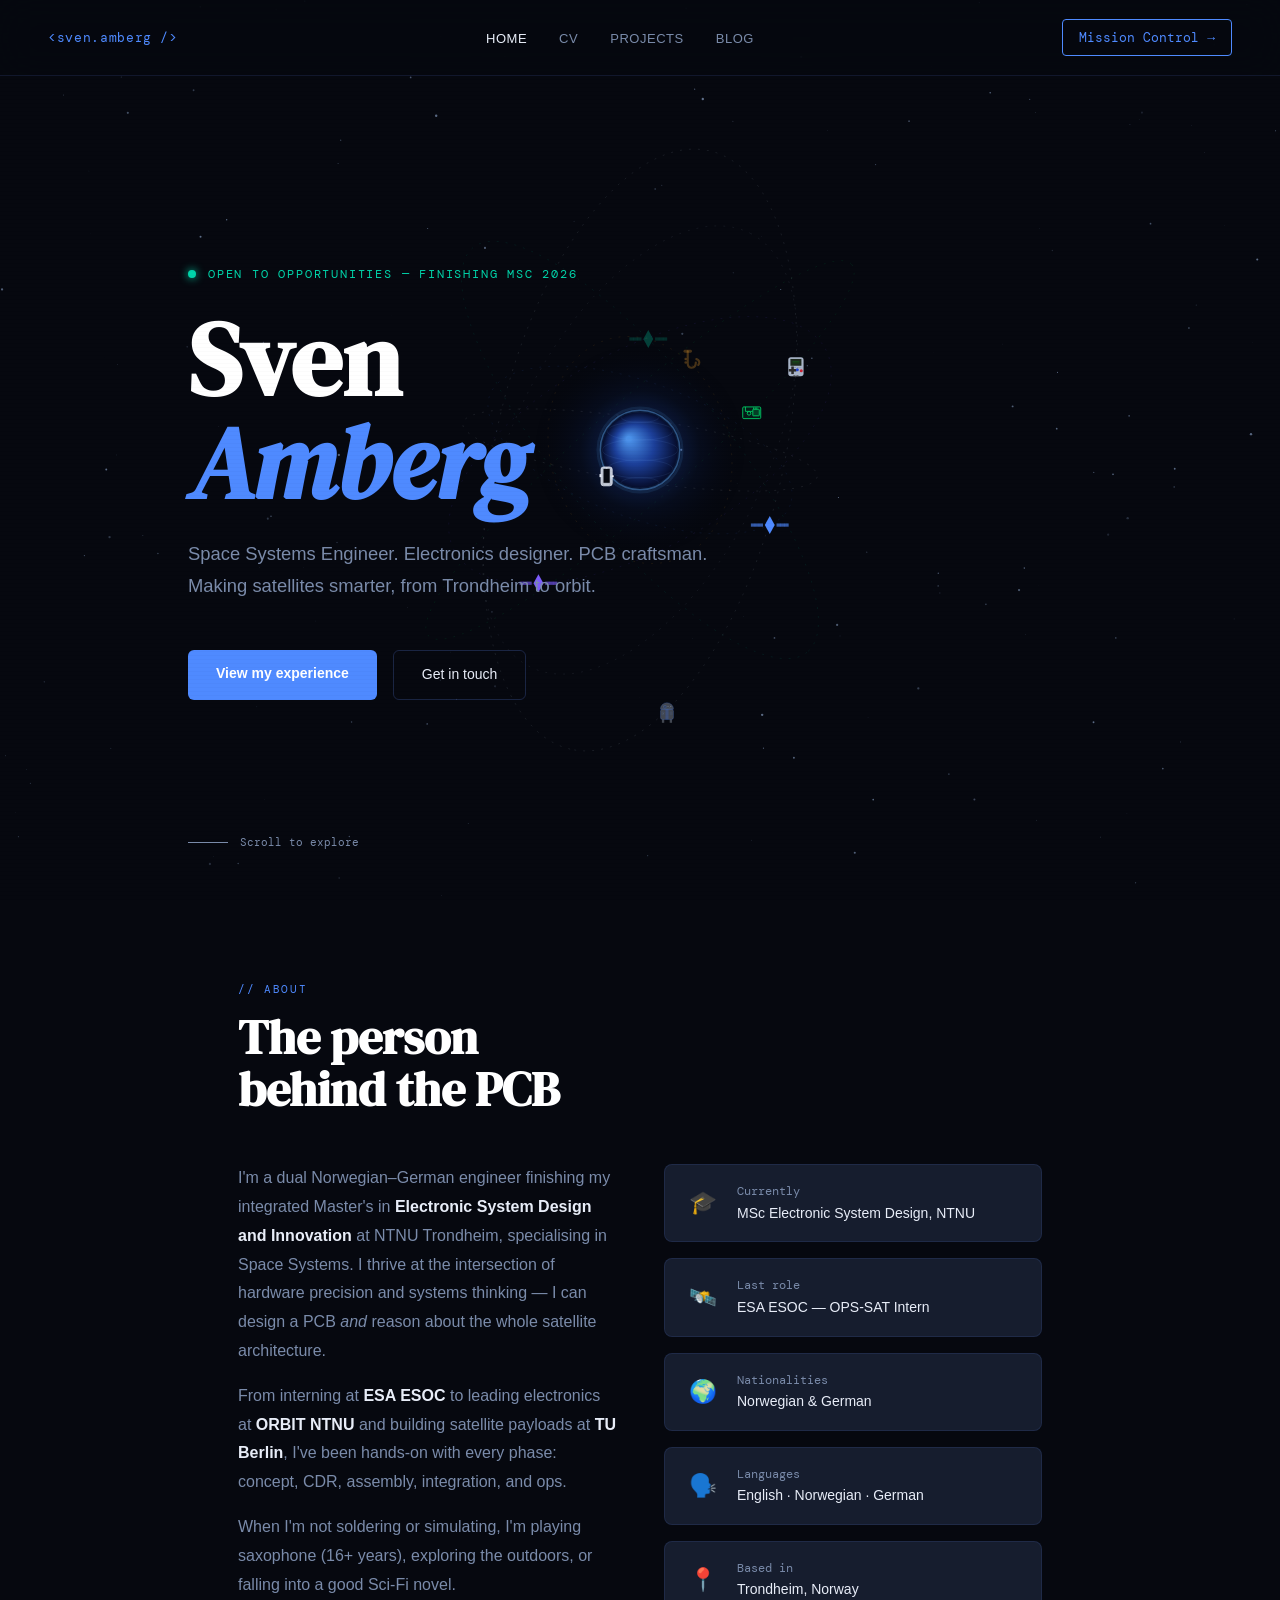
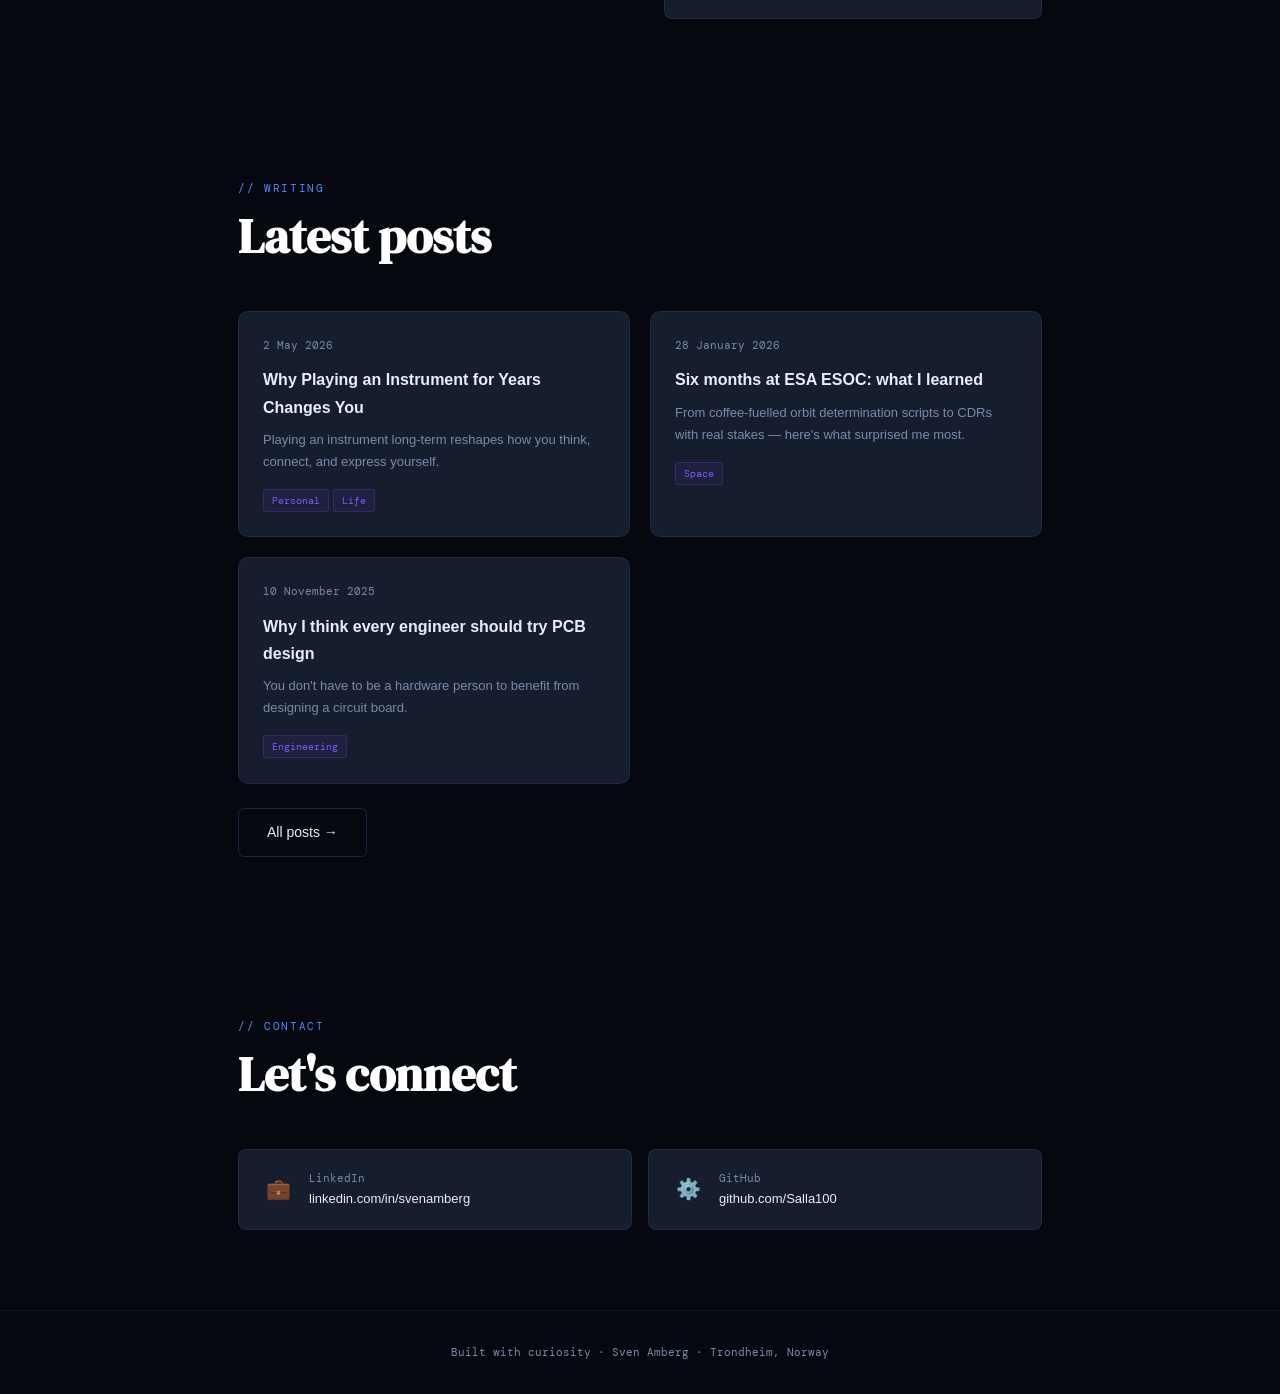
==== commit 88c05d38: "Rename Space Bookshelf to Space Vault; fix duplicate nav item Space Vault (vault.svenamberg.com) rep" ====
--- a/index.html
+++ b/index.html
@@ -44,7 +44,6 @@
     <li><a href="cv.html">CV</a></li>
     <li><a href="projects.html">Projects</a></li>
     <li><a href="blog.html">Blog</a></li>
-    <li><a href="tools.html">Mission Control</a></li>
   </ul>
   <a class="nav-cta" href="tools.html">Mission Control →</a>
 </nav>
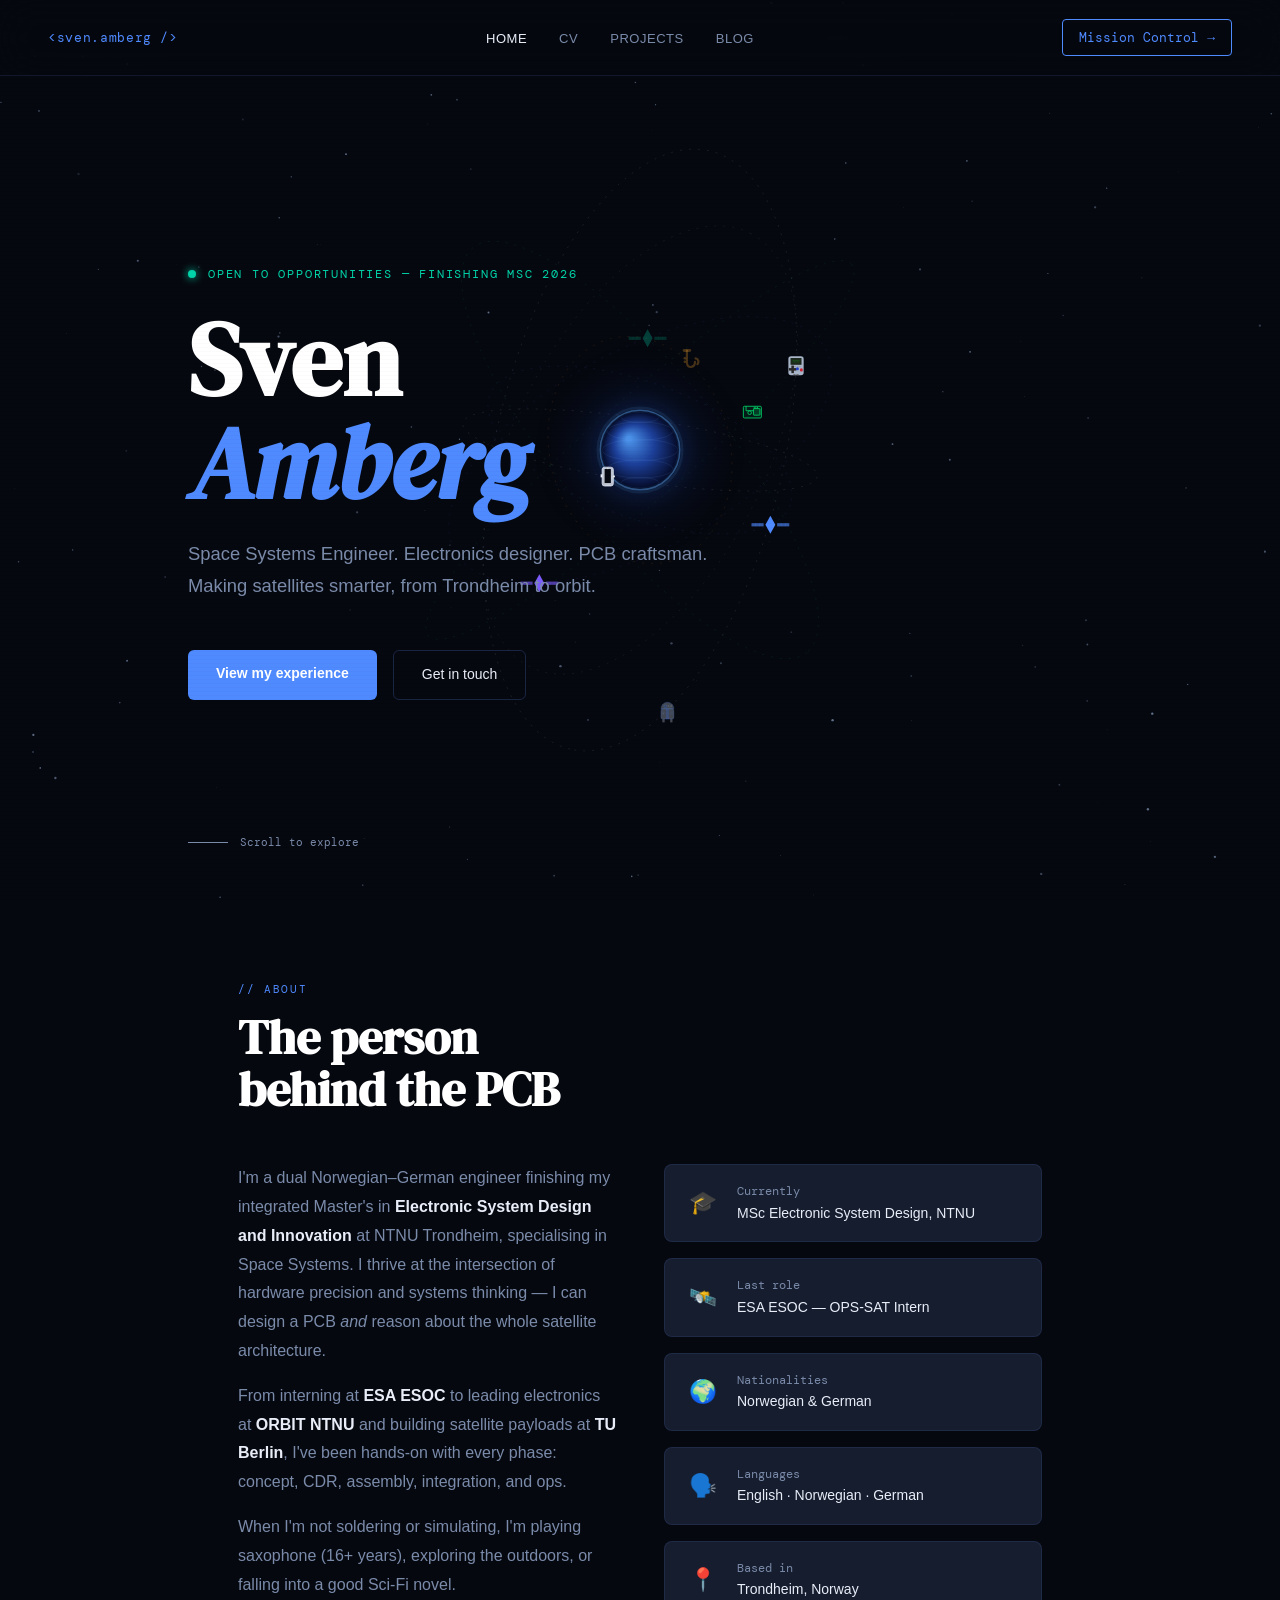
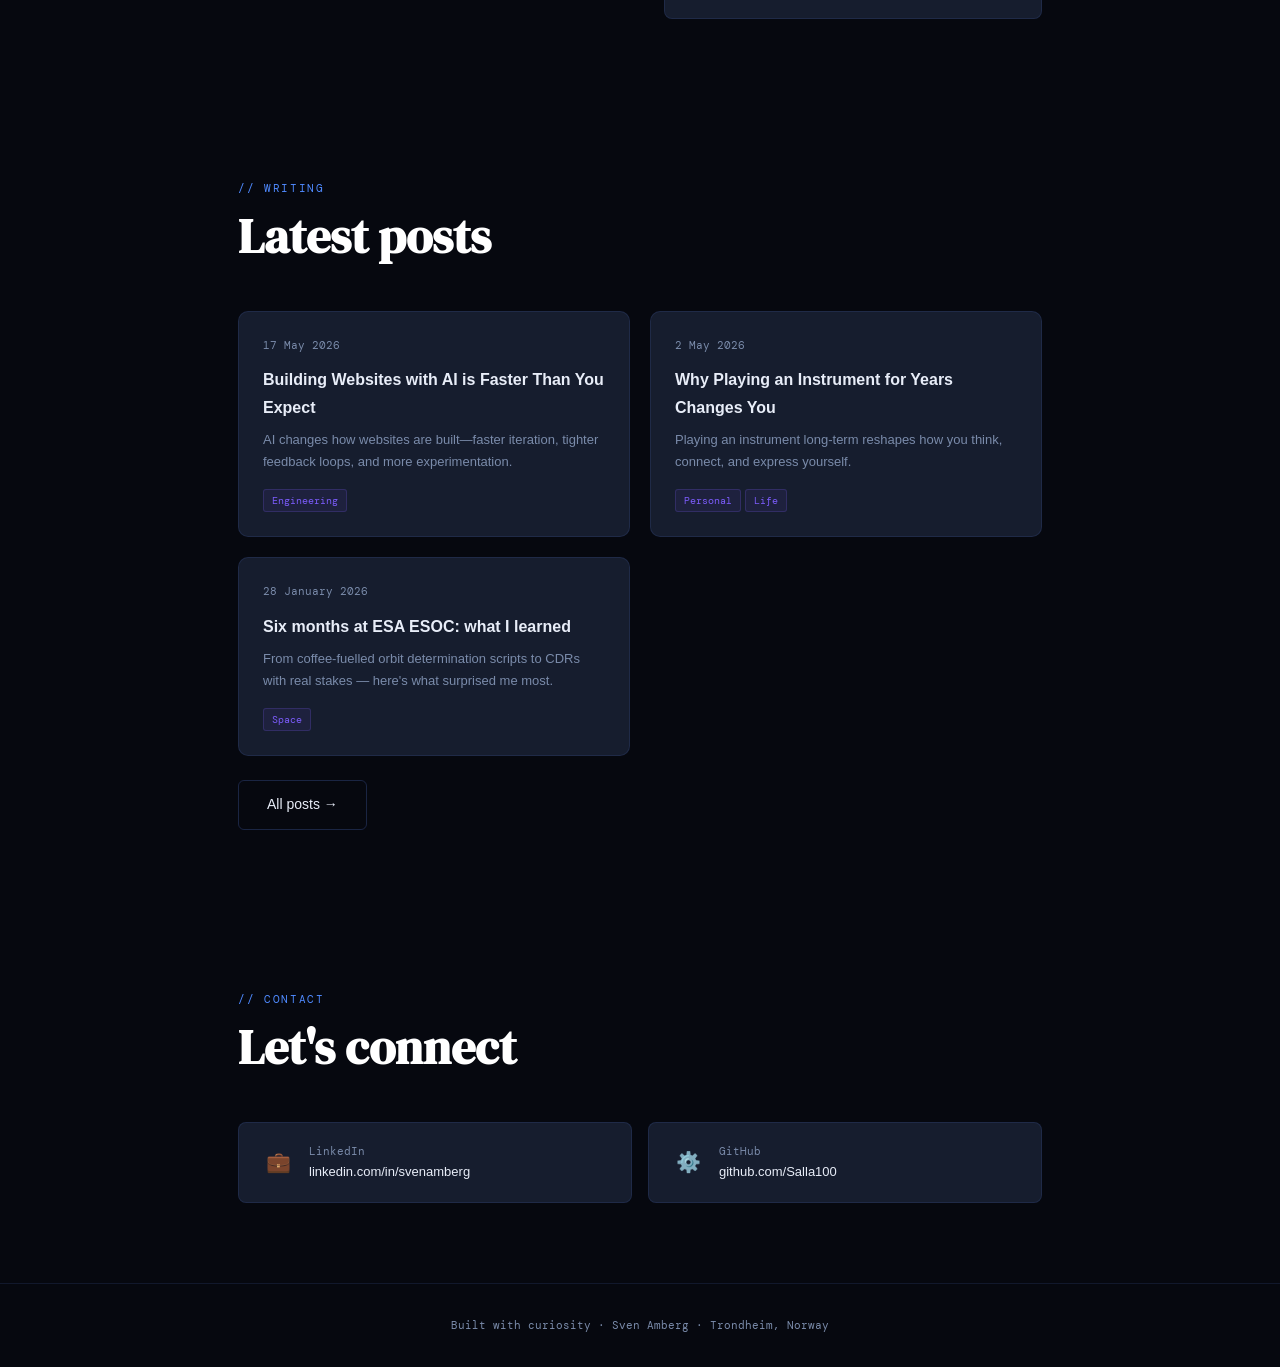
==== commit be1214ec: "SEO: og:image, Twitter Cards, dynamic post meta, sitemap refresh - All 5 static pages: add og:image " ====
--- a/index.html
+++ b/index.html
@@ -1,4 +1,4 @@
-﻿<!DOCTYPE html>
+<!DOCTYPE html>
 <html lang="en">
 <head>
   <meta charset="UTF-8" />
@@ -11,6 +11,10 @@
   <meta property="og:url"         content="https://svenamberg.com/" />
   <meta property="og:title"       content="Sven Amberg — Space Systems Engineer" />
   <meta property="og:description" content="Space Systems Engineer, electronics designer, and PCB craftsman. MSc NTNU, ESA ESOC intern. Based in Trondheim, Norway." />
+  <meta property="og:image"        content="https://svenamberg.com/assets/og-image.jpg" />
+  <!-- Twitter / X Card -->
+  <meta name="twitter:card"         content="summary_large_image" />
+  <meta name="twitter:image"        content="https://svenamberg.com/assets/og-image.jpg" />
   <!-- Structured data -->
   <script type="application/ld+json">
   {
